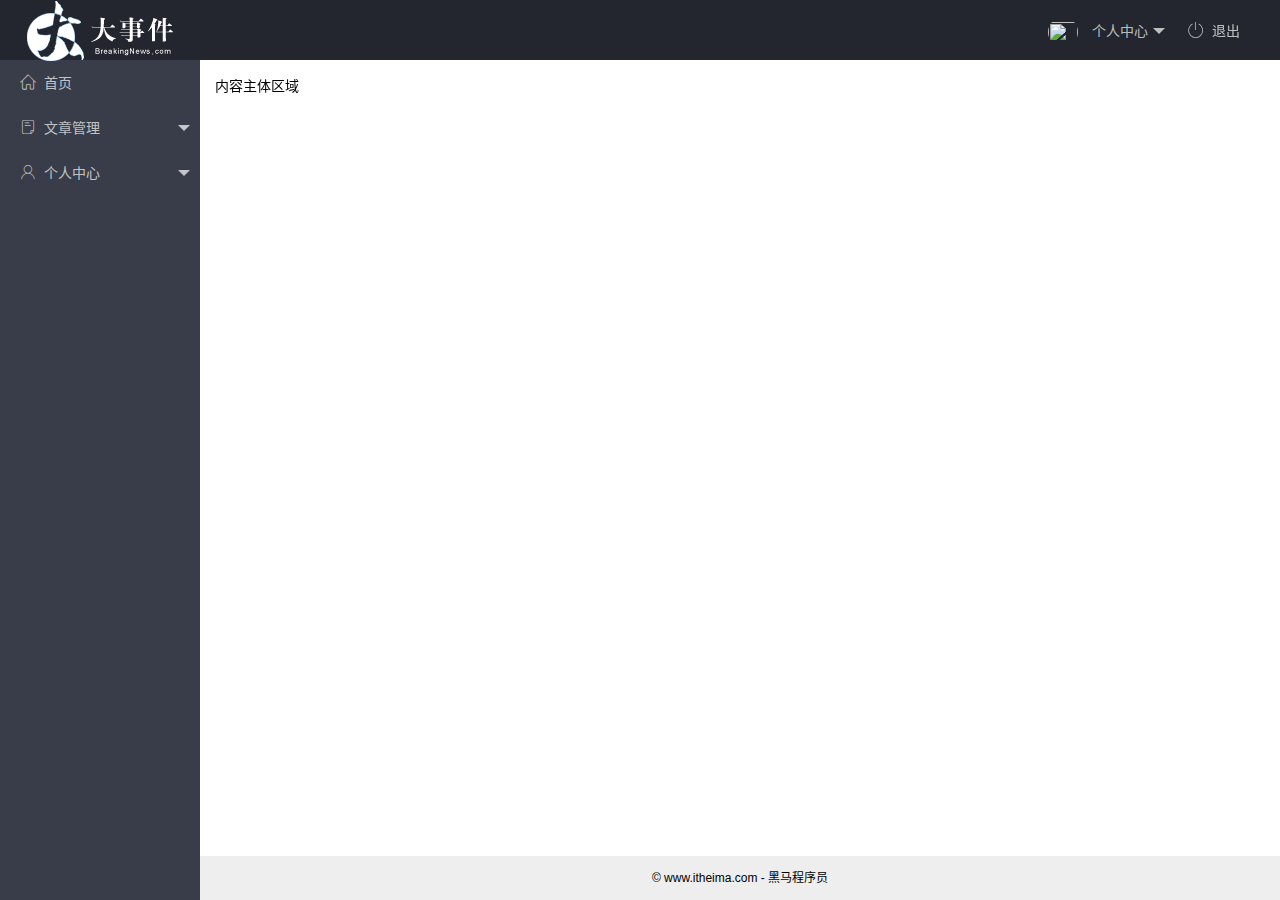
==== index.html @ 50a845d5 "第二次修改了login.html" ====
<!DOCTYPE html>
<html lang="zh-CN">
  <head>
    <meta charset="UTF-8" />
    <meta
      name="viewport"
      content="width=device-width, user-scalable=no, initial-scale=1.0, maximum-scale=1.0, minimum-scale=1.0"
    />
    <meta http-equiv="X-UA-Compatible" content="ie=edge" />
    <title>后台主页</title>
    <!-- 导入layui的样式 -->
    <link rel="stylesheet" href="./assets/lib/layui/css/layui.css" />
    <!-- 导入iconfont的样式 -->
    <link rel="stylesheet" href="./assets/fonts/iconfont.css" />
    <!-- 导入自己的样式 -->
    <link rel="stylesheet" href="./assets/css/index.css" />
  </head>

  <body class="layui-layout-body">
    <div class="layui-layout layui-layout-admin">
      <div class="layui-header">
        <div class="layui-logo">
          <img src="./assets/images/logo.png" alt="" />
        </div>
        <!-- 头部区域（可配合layui已有的水平导航） -->
        <ul class="layui-nav layui-layout-right">
          <li class="layui-nav-item">
            <a href="javascript:;">
              <img src="http://t.cn/RCzsdCq" class="layui-nav-img" />
              个人中心
            </a>
            <dl class="layui-nav-child">
              <dd><a href="">基本资料</a></dd>
              <dd><a href="">更换头像</a></dd>
              <dd><a href="">重置密码</a></dd>
            </dl>
          </li>
          <li class="layui-nav-item">
            <a href=""><span class="iconfont icon-tuichu"></span>退出</a>
          </li>
        </ul>
      </div>

      <div class="layui-side layui-bg-black">
        <div class="layui-side-scroll">
          <!-- 左侧导航区域（可配合layui已有的垂直导航） -->
          <ul class="layui-nav layui-nav-tree" lay-shrink="all">
            <li class="layui-nav-item">
              <a href=""><span class="iconfont icon-home"></span>首页</a>
            </li>
            <li class="layui-nav-item">
              <a class="" href="javascript:;"
                ><span class="iconfont icon-16"></span>文章管理</a
              >
              <dl class="layui-nav-child">
                <dd>
                  <a href="javascript:;"
                    ><i class="layui-icon layui-icon-app"></i> 文章类别</a
                  >
                </dd>
                <dd>
                  <a href="javascript:;"
                    ><i class="layui-icon layui-icon-app"></i>文章列表</a
                  >
                </dd>
                <dd>
                  <a href="javascript:;"
                    ><i class="layui-icon layui-icon-app"></i>发布文章</a
                  >
                </dd>
              </dl>
            </li>
            <li class="layui-nav-item">
              <a href="javascript:;"
                ><span class="iconfont icon-user"></span>个人中心</a
              >
              <dl class="layui-nav-child">
                <dd>
                  <a href="javascript:;"
                    ><i class="layui-icon layui-icon-app"></i>基本资料</a
                  >
                </dd>
                <dd>
                  <a href="javascript:;"
                    ><i class="layui-icon layui-icon-app"></i>更换头像</a
                  >
                </dd>
                <dd>
                  <a href="javascript:;"
                    ><i class="layui-icon layui-icon-app"></i>重置密码</a
                  >
                </dd>
              </dl>
            </li>
          </ul>
        </div>
      </div>

      <div class="layui-body">
        <!-- 内容主体区域 -->
        <div style="padding: 15px">内容主体区域</div>
      </div>

      <div class="layui-footer">
        <!-- 底部固定区域 -->
        © www.itheima.com - 黑马程序员
      </div>
    </div>
    <!-- 导入layui的js文件 -->
    <script src="./assets/lib/layui/layui.all.js"></script>
  </body>
</html>
---- assets/lib/layui/css/layui.css ----
/** layui-v2.5.5 MIT License By https://www.layui.com */
 .layui-inline,img{display:inline-block;vertical-align:middle}h1,h2,h3,h4,h5,h6{font-weight:400}.layui-edge,.layui-header,.layui-inline,.layui-main{position:relative}.layui-body,.layui-edge,.layui-elip{overflow:hidden}.layui-btn,.layui-edge,.layui-inline,img{vertical-align:middle}.layui-btn,.layui-disabled,.layui-icon,.layui-unselect{-moz-user-select:none;-webkit-user-select:none;-ms-user-select:none}.layui-elip,.layui-form-checkbox span,.layui-form-pane .layui-form-label{text-overflow:ellipsis;white-space:nowrap}.layui-breadcrumb,.layui-tree-btnGroup{visibility:hidden}blockquote,body,button,dd,div,dl,dt,form,h1,h2,h3,h4,h5,h6,input,li,ol,p,pre,td,textarea,th,ul{margin:0;padding:0;-webkit-tap-highlight-color:rgba(0,0,0,0)}a:active,a:hover{outline:0}img{border:none}li{list-style:none}table{border-collapse:collapse;border-spacing:0}h4,h5,h6{font-size:100%}button,input,optgroup,option,select,textarea{font-family:inherit;font-size:inherit;font-style:inherit;font-weight:inherit;outline:0}pre{white-space:pre-wrap;white-space:-moz-pre-wrap;white-space:-pre-wrap;white-space:-o-pre-wrap;word-wrap:break-word}body{line-height:24px;font:14px Helvetica Neue,Helvetica,PingFang SC,Tahoma,Arial,sans-serif}hr{height:1px;margin:10px 0;border:0;clear:both}a{color:#333;text-decoration:none}a:hover{color:#777}a cite{font-style:normal;*cursor:pointer}.layui-border-box,.layui-border-box *{box-sizing:border-box}.layui-box,.layui-box *{box-sizing:content-box}.layui-clear{clear:both;*zoom:1}.layui-clear:after{content:'\20';clear:both;*zoom:1;display:block;height:0}.layui-inline{*display:inline;*zoom:1}.layui-edge{display:inline-block;width:0;height:0;border-width:6px;border-style:dashed;border-color:transparent}.layui-edge-top{top:-4px;border-bottom-color:#999;border-bottom-style:solid}.layui-edge-right{border-left-color:#999;border-left-style:solid}.layui-edge-bottom{top:2px;border-top-color:#999;border-top-style:solid}.layui-edge-left{border-right-color:#999;border-right-style:solid}.layui-disabled,.layui-disabled:hover{color:#d2d2d2!important;cursor:not-allowed!important}.layui-circle{border-radius:100%}.layui-show{display:block!important}.layui-hide{display:none!important}@font-face{font-family:layui-icon;src:url(../font/iconfont.eot?v=250);src:url(../font/iconfont.eot?v=250#iefix) format('embedded-opentype'),url(../font/iconfont.woff2?v=250) format('woff2'),url(../font/iconfont.woff?v=250) format('woff'),url(../font/iconfont.ttf?v=250) format('truetype'),url(../font/iconfont.svg?v=250#layui-icon) format('svg')}.layui-icon{font-family:layui-icon!important;font-size:16px;font-style:normal;-webkit-font-smoothing:antialiased;-moz-osx-font-smoothing:grayscale}.layui-icon-reply-fill:before{content:"\e611"}.layui-icon-set-fill:before{content:"\e614"}.layui-icon-menu-fill:before{content:"\e60f"}.layui-icon-search:before{content:"\e615"}.layui-icon-share:before{content:"\e641"}.layui-icon-set-sm:before{content:"\e620"}.layui-icon-engine:before{content:"\e628"}.layui-icon-close:before{content:"\1006"}.layui-icon-close-fill:before{content:"\1007"}.layui-icon-chart-screen:before{content:"\e629"}.layui-icon-star:before{content:"\e600"}.layui-icon-circle-dot:before{content:"\e617"}.layui-icon-chat:before{content:"\e606"}.layui-icon-release:before{content:"\e609"}.layui-icon-list:before{content:"\e60a"}.layui-icon-chart:before{content:"\e62c"}.layui-icon-ok-circle:before{content:"\1005"}.layui-icon-layim-theme:before{content:"\e61b"}.layui-icon-table:before{content:"\e62d"}.layui-icon-right:before{content:"\e602"}.layui-icon-left:before{content:"\e603"}.layui-icon-cart-simple:before{content:"\e698"}.layui-icon-face-cry:before{content:"\e69c"}.layui-icon-face-smile:before{content:"\e6af"}.layui-icon-survey:before{content:"\e6b2"}.layui-icon-tree:before{content:"\e62e"}.layui-icon-upload-circle:before{content:"\e62f"}.layui-icon-add-circle:before{content:"\e61f"}.layui-icon-download-circle:before{content:"\e601"}.layui-icon-templeate-1:before{content:"\e630"}.layui-icon-util:before{content:"\e631"}.layui-icon-face-surprised:before{content:"\e664"}.layui-icon-edit:before{content:"\e642"}.layui-icon-speaker:before{content:"\e645"}.layui-icon-down:before{content:"\e61a"}.layui-icon-file:before{content:"\e621"}.layui-icon-layouts:before{content:"\e632"}.layui-icon-rate-half:before{content:"\e6c9"}.layui-icon-add-circle-fine:before{content:"\e608"}.layui-icon-prev-circle:before{content:"\e633"}.layui-icon-read:before{content:"\e705"}.layui-icon-404:before{content:"\e61c"}.layui-icon-carousel:before{content:"\e634"}.layui-icon-help:before{content:"\e607"}.layui-icon-code-circle:before{content:"\e635"}.layui-icon-water:before{content:"\e636"}.layui-icon-username:before{content:"\e66f"}.layui-icon-find-fill:before{content:"\e670"}.layui-icon-about:before{content:"\e60b"}.layui-icon-location:before{content:"\e715"}.layui-icon-up:before{content:"\e619"}.layui-icon-pause:before{content:"\e651"}.layui-icon-date:before{content:"\e637"}.layui-icon-layim-uploadfile:before{content:"\e61d"}.layui-icon-delete:before{content:"\e640"}.layui-icon-play:before{content:"\e652"}.layui-icon-top:before{content:"\e604"}.layui-icon-friends:before{content:"\e612"}.layui-icon-refresh-3:before{content:"\e9aa"}.layui-icon-ok:before{content:"\e605"}.layui-icon-layer:before{content:"\e638"}.layui-icon-face-smile-fine:before{content:"\e60c"}.layui-icon-dollar:before{content:"\e659"}.layui-icon-group:before{content:"\e613"}.layui-icon-layim-download:before{content:"\e61e"}.layui-icon-picture-fine:before{content:"\e60d"}.layui-icon-link:before{content:"\e64c"}.layui-icon-diamond:before{content:"\e735"}.layui-icon-log:before{content:"\e60e"}.layui-icon-rate-solid:before{content:"\e67a"}.layui-icon-fonts-del:before{content:"\e64f"}.layui-icon-unlink:before{content:"\e64d"}.layui-icon-fonts-clear:before{content:"\e639"}.layui-icon-triangle-r:before{content:"\e623"}.layui-icon-circle:before{content:"\e63f"}.layui-icon-radio:before{content:"\e643"}.layui-icon-align-center:before{content:"\e647"}.layui-icon-align-right:before{content:"\e648"}.layui-icon-align-left:before{content:"\e649"}.layui-icon-loading-1:before{content:"\e63e"}.layui-icon-return:before{content:"\e65c"}.layui-icon-fonts-strong:before{content:"\e62b"}.layui-icon-upload:before{content:"\e67c"}.layui-icon-dialogue:before{content:"\e63a"}.layui-icon-video:before{content:"\e6ed"}.layui-icon-headset:before{content:"\e6fc"}.layui-icon-cellphone-fine:before{content:"\e63b"}.layui-icon-add-1:before{content:"\e654"}.layui-icon-face-smile-b:before{content:"\e650"}.layui-icon-fonts-html:before{content:"\e64b"}.layui-icon-form:before{content:"\e63c"}.layui-icon-cart:before{content:"\e657"}.layui-icon-camera-fill:before{content:"\e65d"}.layui-icon-tabs:before{content:"\e62a"}.layui-icon-fonts-code:before{content:"\e64e"}.layui-icon-fire:before{content:"\e756"}.layui-icon-set:before{content:"\e716"}.layui-icon-fonts-u:before{content:"\e646"}.layui-icon-triangle-d:before{content:"\e625"}.layui-icon-tips:before{content:"\e702"}.layui-icon-picture:before{content:"\e64a"}.layui-icon-more-vertical:before{content:"\e671"}.layui-icon-flag:before{content:"\e66c"}.layui-icon-loading:before{content:"\e63d"}.layui-icon-fonts-i:before{content:"\e644"}.layui-icon-refresh-1:before{content:"\e666"}.layui-icon-rmb:before{content:"\e65e"}.layui-icon-home:before{content:"\e68e"}.layui-icon-user:before{content:"\e770"}.layui-icon-notice:before{content:"\e667"}.layui-icon-login-weibo:before{content:"\e675"}.layui-icon-voice:before{content:"\e688"}.layui-icon-upload-drag:before{content:"\e681"}.layui-icon-login-qq:before{content:"\e676"}.layui-icon-snowflake:before{content:"\e6b1"}.layui-icon-file-b:before{content:"\e655"}.layui-icon-template:before{content:"\e663"}.layui-icon-auz:before{content:"\e672"}.layui-icon-console:before{content:"\e665"}.layui-icon-app:before{content:"\e653"}.layui-icon-prev:before{content:"\e65a"}.layui-icon-website:before{content:"\e7ae"}.layui-icon-next:before{content:"\e65b"}.layui-icon-component:before{content:"\e857"}.layui-icon-more:before{content:"\e65f"}.layui-icon-login-wechat:before{content:"\e677"}.layui-icon-shrink-right:before{content:"\e668"}.layui-icon-spread-left:before{content:"\e66b"}.layui-icon-camera:before{content:"\e660"}.layui-icon-note:before{content:"\e66e"}.layui-icon-refresh:before{content:"\e669"}.layui-icon-female:before{content:"\e661"}.layui-icon-male:before{content:"\e662"}.layui-icon-password:before{content:"\e673"}.layui-icon-senior:before{content:"\e674"}.layui-icon-theme:before{content:"\e66a"}.layui-icon-tread:before{content:"\e6c5"}.layui-icon-praise:before{content:"\e6c6"}.layui-icon-star-fill:before{content:"\e658"}.layui-icon-rate:before{content:"\e67b"}.layui-icon-template-1:before{content:"\e656"}.layui-icon-vercode:before{content:"\e679"}.layui-icon-cellphone:before{content:"\e678"}.layui-icon-screen-full:before{content:"\e622"}.layui-icon-screen-restore:before{content:"\e758"}.layui-icon-cols:before{content:"\e610"}.layui-icon-export:before{content:"\e67d"}.layui-icon-print:before{content:"\e66d"}.layui-icon-slider:before{content:"\e714"}.layui-icon-addition:before{content:"\e624"}.layui-icon-subtraction:before{content:"\e67e"}.layui-icon-service:before{content:"\e626"}.layui-icon-transfer:before{content:"\e691"}.layui-main{width:1140px;margin:0 auto}.layui-header{z-index:1000;height:60px}.layui-header a:hover{transition:all .5s;-webkit-transition:all .5s}.layui-side{position:fixed;left:0;top:0;bottom:0;z-index:999;width:200px;overflow-x:hidden}.layui-side-scroll{position:relative;width:220px;height:100%;overflow-x:hidden}.layui-body{position:absolute;left:200px;right:0;top:0;bottom:0;z-index:998;width:auto;overflow-y:auto;box-sizing:border-box}.layui-layout-body{overflow:hidden}.layui-layout-admin .layui-header{background-color:#23262E}.layui-layout-admin .layui-side{top:60px;width:200px;overflow-x:hidden}.layui-layout-admin .layui-body{position:fixed;top:60px;bottom:44px}.layui-layout-admin .layui-main{width:auto;margin:0 15px}.layui-layout-admin .layui-footer{position:fixed;left:200px;right:0;bottom:0;height:44px;line-height:44px;padding:0 15px;background-color:#eee}.layui-layout-admin .layui-logo{position:absolute;left:0;top:0;width:200px;height:100%;line-height:60px;text-align:center;color:#009688;font-size:16px}.layui-layout-admin .layui-header .layui-nav{background:0 0}.layui-layout-left{position:absolute!important;left:200px;top:0}.layui-layout-right{position:absolute!important;right:0;top:0}.layui-container{position:relative;margin:0 auto;padding:0 15px;box-sizing:border-box}.layui-fluid{position:relative;margin:0 auto;padding:0 15px}.layui-row:after,.layui-row:before{content:'';display:block;clear:both}.layui-col-lg1,.layui-col-lg10,.layui-col-lg11,.layui-col-lg12,.layui-col-lg2,.layui-col-lg3,.layui-col-lg4,.layui-col-lg5,.layui-col-lg6,.layui-col-lg7,.layui-col-lg8,.layui-col-lg9,.layui-col-md1,.layui-col-md10,.layui-col-md11,.layui-col-md12,.layui-col-md2,.layui-col-md3,.layui-col-md4,.layui-col-md5,.layui-col-md6,.layui-col-md7,.layui-col-md8,.layui-col-md9,.layui-col-sm1,.layui-col-sm10,.layui-col-sm11,.layui-col-sm12,.layui-col-sm2,.layui-col-sm3,.layui-col-sm4,.layui-col-sm5,.layui-col-sm6,.layui-col-sm7,.layui-col-sm8,.layui-col-sm9,.layui-col-xs1,.layui-col-xs10,.layui-col-xs11,.layui-col-xs12,.layui-col-xs2,.layui-col-xs3,.layui-col-xs4,.layui-col-xs5,.layui-col-xs6,.layui-col-xs7,.layui-col-xs8,.layui-col-xs9{position:relative;display:block;box-sizing:border-box}.layui-col-xs1,.layui-col-xs10,.layui-col-xs11,.layui-col-xs12,.layui-col-xs2,.layui-col-xs3,.layui-col-xs4,.layui-col-xs5,.layui-col-xs6,.layui-col-xs7,.layui-col-xs8,.layui-col-xs9{float:left}.layui-col-xs1{width:8.33333333%}.layui-col-xs2{width:16.66666667%}.layui-col-xs3{width:25%}.layui-col-xs4{width:33.33333333%}.layui-col-xs5{width:41.66666667%}.layui-col-xs6{width:50%}.layui-col-xs7{width:58.33333333%}.layui-col-xs8{width:66.66666667%}.layui-col-xs9{width:75%}.layui-col-xs10{width:83.33333333%}.layui-col-xs11{width:91.66666667%}.layui-col-xs12{width:100%}.layui-col-xs-offset1{margin-left:8.33333333%}.layui-col-xs-offset2{margin-left:16.66666667%}.layui-col-xs-offset3{margin-left:25%}.layui-col-xs-offset4{margin-left:33.33333333%}.layui-col-xs-offset5{margin-left:41.66666667%}.layui-col-xs-offset6{margin-left:50%}.layui-col-xs-offset7{margin-left:58.33333333%}.layui-col-xs-offset8{margin-left:66.66666667%}.layui-col-xs-offset9{margin-left:75%}.layui-col-xs-offset10{margin-left:83.33333333%}.layui-col-xs-offset11{margin-left:91.66666667%}.layui-col-xs-offset12{margin-left:100%}@media screen and (max-width:768px){.layui-hide-xs{display:none!important}.layui-show-xs-block{display:block!important}.layui-show-xs-inline{display:inline!important}.layui-show-xs-inline-block{display:inline-block!important}}@media screen and (min-width:768px){.layui-container{width:750px}.layui-hide-sm{display:none!important}.layui-show-sm-block{display:block!important}.layui-show-sm-inline{display:inline!important}.layui-show-sm-inline-block{display:inline-block!important}.layui-col-sm1,.layui-col-sm10,.layui-col-sm11,.layui-col-sm12,.layui-col-sm2,.layui-col-sm3,.layui-col-sm4,.layui-col-sm5,.layui-col-sm6,.layui-col-sm7,.layui-col-sm8,.layui-col-sm9{float:left}.layui-col-sm1{width:8.33333333%}.layui-col-sm2{width:16.66666667%}.layui-col-sm3{width:25%}.layui-col-sm4{width:33.33333333%}.layui-col-sm5{width:41.66666667%}.layui-col-sm6{width:50%}.layui-col-sm7{width:58.33333333%}.layui-col-sm8{width:66.66666667%}.layui-col-sm9{width:75%}.layui-col-sm10{width:83.33333333%}.layui-col-sm11{width:91.66666667%}.layui-col-sm12{width:100%}.layui-col-sm-offset1{margin-left:8.33333333%}.layui-col-sm-offset2{margin-left:16.66666667%}.layui-col-sm-offset3{margin-left:25%}.layui-col-sm-offset4{margin-left:33.33333333%}.layui-col-sm-offset5{margin-left:41.66666667%}.layui-col-sm-offset6{margin-left:50%}.layui-col-sm-offset7{margin-left:58.33333333%}.layui-col-sm-offset8{margin-left:66.66666667%}.layui-col-sm-offset9{margin-left:75%}.layui-col-sm-offset10{margin-left:83.33333333%}.layui-col-sm-offset11{margin-left:91.66666667%}.layui-col-sm-offset12{margin-left:100%}}@media screen and (min-width:992px){.layui-container{width:970px}.layui-hide-md{display:none!important}.layui-show-md-block{display:block!important}.layui-show-md-inline{display:inline!important}.layui-show-md-inline-block{display:inline-block!important}.layui-col-md1,.layui-col-md10,.layui-col-md11,.layui-col-md12,.layui-col-md2,.layui-col-md3,.layui-col-md4,.layui-col-md5,.layui-col-md6,.layui-col-md7,.layui-col-md8,.layui-col-md9{float:left}.layui-col-md1{width:8.33333333%}.layui-col-md2{width:16.66666667%}.layui-col-md3{width:25%}.layui-col-md4{width:33.33333333%}.layui-col-md5{width:41.66666667%}.layui-col-md6{width:50%}.layui-col-md7{width:58.33333333%}.layui-col-md8{width:66.66666667%}.layui-col-md9{width:75%}.layui-col-md10{width:83.33333333%}.layui-col-md11{width:91.66666667%}.layui-col-md12{width:100%}.layui-col-md-offset1{margin-left:8.33333333%}.layui-col-md-offset2{margin-left:16.66666667%}.layui-col-md-offset3{margin-left:25%}.layui-col-md-offset4{margin-left:33.33333333%}.layui-col-md-offset5{margin-left:41.66666667%}.layui-col-md-offset6{margin-left:50%}.layui-col-md-offset7{margin-left:58.33333333%}.layui-col-md-offset8{margin-left:66.66666667%}.layui-col-md-offset9{margin-left:75%}.layui-col-md-offset10{margin-left:83.33333333%}.layui-col-md-offset11{margin-left:91.66666667%}.layui-col-md-offset12{margin-left:100%}}@media screen and (min-width:1200px){.layui-container{width:1170px}.layui-hide-lg{display:none!important}.layui-show-lg-block{display:block!important}.layui-show-lg-inline{display:inline!important}.layui-show-lg-inline-block{display:inline-block!important}.layui-col-lg1,.layui-col-lg10,.layui-col-lg11,.layui-col-lg12,.layui-col-lg2,.layui-col-lg3,.layui-col-lg4,.layui-col-lg5,.layui-col-lg6,.layui-col-lg7,.layui-col-lg8,.layui-col-lg9{float:left}.layui-col-lg1{width:8.33333333%}.layui-col-lg2{width:16.66666667%}.layui-col-lg3{width:25%}.layui-col-lg4{width:33.33333333%}.layui-col-lg5{width:41.66666667%}.layui-col-lg6{width:50%}.layui-col-lg7{width:58.33333333%}.layui-col-lg8{width:66.66666667%}.layui-col-lg9{width:75%}.layui-col-lg10{width:83.33333333%}.layui-col-lg11{width:91.66666667%}.layui-col-lg12{width:100%}.layui-col-lg-offset1{margin-left:8.33333333%}.layui-col-lg-offset2{margin-left:16.66666667%}.layui-col-lg-offset3{margin-left:25%}.layui-col-lg-offset4{margin-left:33.33333333%}.layui-col-lg-offset5{margin-left:41.66666667%}.layui-col-lg-offset6{margin-left:50%}.layui-col-lg-offset7{margin-left:58.33333333%}.layui-col-lg-offset8{margin-left:66.66666667%}.layui-col-lg-offset9{margin-left:75%}.layui-col-lg-offset10{margin-left:83.33333333%}.layui-col-lg-offset11{margin-left:91.66666667%}.layui-col-lg-offset12{margin-left:100%}}.layui-col-space1{margin:-.5px}.layui-col-space1>*{padding:.5px}.layui-col-space3{margin:-1.5px}.layui-col-space3>*{padding:1.5px}.layui-col-space5{margin:-2.5px}.layui-col-space5>*{padding:2.5px}.layui-col-space8{margin:-3.5px}.layui-col-space8>*{padding:3.5px}.layui-col-space10{margin:-5px}.layui-col-space10>*{padding:5px}.layui-col-space12{margin:-6px}.layui-col-space12>*{padding:6px}.layui-col-space15{margin:-7.5px}.layui-col-space15>*{padding:7.5px}.layui-col-space18{margin:-9px}.layui-col-space18>*{padding:9px}.layui-col-space20{margin:-10px}.layui-col-space20>*{padding:10px}.layui-col-space22{margin:-11px}.layui-col-space22>*{padding:11px}.layui-col-space25{margin:-12.5px}.layui-col-space25>*{padding:12.5px}.layui-col-space30{margin:-15px}.layui-col-space30>*{padding:15px}.layui-btn,.layui-input,.layui-select,.layui-textarea,.layui-upload-button{outline:0;-webkit-appearance:none;transition:all .3s;-webkit-transition:all .3s;box-sizing:border-box}.layui-elem-quote{margin-bottom:10px;padding:15px;line-height:22px;border-left:5px solid #009688;border-radius:0 2px 2px 0;background-color:#f2f2f2}.layui-quote-nm{border-style:solid;border-width:1px 1px 1px 5px;background:0 0}.layui-elem-field{margin-bottom:10px;padding:0;border-width:1px;border-style:solid}.layui-elem-field legend{margin-left:20px;padding:0 10px;font-size:20px;font-weight:300}.layui-field-title{margin:10px 0 20px;border-width:1px 0 0}.layui-field-box{padding:10px 15px}.layui-field-title .layui-field-box{padding:10px 0}.layui-progress{position:relative;height:6px;border-radius:20px;background-color:#e2e2e2}.layui-progress-bar{position:absolute;left:0;top:0;width:0;max-width:100%;height:6px;border-radius:20px;text-align:right;background-color:#5FB878;transition:all .3s;-webkit-transition:all .3s}.layui-progress-big,.layui-progress-big .layui-progress-bar{height:18px;line-height:18px}.layui-progress-text{position:relative;top:-20px;line-height:18px;font-size:12px;color:#666}.layui-progress-big .layui-progress-text{position:static;padding:0 10px;color:#fff}.layui-collapse{border-width:1px;border-style:solid;border-radius:2px}.layui-colla-content,.layui-colla-item{border-top-width:1px;border-top-style:solid}.layui-colla-item:first-child{border-top:none}.layui-colla-title{position:relative;height:42px;line-height:42px;padding:0 15px 0 35px;color:#333;background-color:#f2f2f2;cursor:pointer;font-size:14px;overflow:hidden}.layui-colla-content{display:none;padding:10px 15px;line-height:22px;color:#666}.layui-colla-icon{position:absolute;left:15px;top:0;font-size:14px}.layui-card{margin-bottom:15px;border-radius:2px;background-color:#fff;box-shadow:0 1px 2px 0 rgba(0,0,0,.05)}.layui-card:last-child{margin-bottom:0}.layui-card-header{position:relative;height:42px;line-height:42px;padding:0 15px;border-bottom:1px solid #f6f6f6;color:#333;border-radius:2px 2px 0 0;font-size:14px}.layui-bg-black,.layui-bg-blue,.layui-bg-cyan,.layui-bg-green,.layui-bg-orange,.layui-bg-red{color:#fff!important}.layui-card-body{position:relative;padding:10px 15px;line-height:24px}.layui-card-body[pad15]{padding:15px}.layui-card-body[pad20]{padding:20px}.layui-card-body .layui-table{margin:5px 0}.layui-card .layui-tab{margin:0}.layui-panel-window{position:relative;padding:15px;border-radius:0;border-top:5px solid #E6E6E6;background-color:#fff}.layui-auxiliar-moving{position:fixed;left:0;right:0;top:0;bottom:0;width:100%;height:100%;background:0 0;z-index:9999999999}.layui-form-label,.layui-form-mid,.layui-form-select,.layui-input-block,.layui-input-inline,.layui-textarea{position:relative}.layui-bg-red{background-color:#FF5722!important}.layui-bg-orange{background-color:#FFB800!important}.layui-bg-green{background-color:#009688!important}.layui-bg-cyan{background-color:#2F4056!important}.layui-bg-blue{background-color:#1E9FFF!important}.layui-bg-black{background-color:#393D49!important}.layui-bg-gray{background-color:#eee!important;color:#666!important}.layui-badge-rim,.layui-colla-content,.layui-colla-item,.layui-collapse,.layui-elem-field,.layui-form-pane .layui-form-item[pane],.layui-form-pane .layui-form-label,.layui-input,.layui-layedit,.layui-layedit-tool,.layui-quote-nm,.layui-select,.layui-tab-bar,.layui-tab-card,.layui-tab-title,.layui-tab-title .layui-this:after,.layui-textarea{border-color:#e6e6e6}.layui-timeline-item:before,hr{background-color:#e6e6e6}.layui-text{line-height:22px;font-size:14px;color:#666}.layui-text h1,.layui-text h2,.layui-text h3{font-weight:500;color:#333}.layui-text h1{font-size:30px}.layui-text h2{font-size:24px}.layui-text h3{font-size:18px}.layui-text a:not(.layui-btn){color:#01AAED}.layui-text a:not(.layui-btn):hover{text-decoration:underline}.layui-text ul{padding:5px 0 5px 15px}.layui-text ul li{margin-top:5px;list-style-type:disc}.layui-text em,.layui-word-aux{color:#999!important;padding:0 5px!important}.layui-btn{display:inline-block;height:38px;line-height:38px;padding:0 18px;background-color:#009688;color:#fff;white-space:nowrap;text-align:center;font-size:14px;border:none;border-radius:2px;cursor:pointer}.layui-btn:hover{opacity:.8;filter:alpha(opacity=80);color:#fff}.layui-btn:active{opacity:1;filter:alpha(opacity=100)}.layui-btn+.layui-btn{margin-left:10px}.layui-btn-container{font-size:0}.layui-btn-container .layui-btn{margin-right:10px;margin-bottom:10px}.layui-btn-container .layui-btn+.layui-btn{margin-left:0}.layui-table .layui-btn-container .layui-btn{margin-bottom:9px}.layui-btn-radius{border-radius:100px}.layui-btn .layui-icon{margin-right:3px;font-size:18px;vertical-align:bottom;vertical-align:middle\9}.layui-btn-primary{border:1px solid #C9C9C9;background-color:#fff;color:#555}.layui-btn-primary:hover{border-color:#009688;color:#333}.layui-btn-normal{background-color:#1E9FFF}.layui-btn-warm{background-color:#FFB800}.layui-btn-danger{background-color:#FF5722}.layui-btn-checked{background-color:#5FB878}.layui-btn-disabled,.layui-btn-disabled:active,.layui-btn-disabled:hover{border:1px solid #e6e6e6;background-color:#FBFBFB;color:#C9C9C9;cursor:not-allowed;opacity:1}.layui-btn-lg{height:44px;line-height:44px;padding:0 25px;font-size:16px}.layui-btn-sm{height:30px;line-height:30px;padding:0 10px;font-size:12px}.layui-btn-sm i{font-size:16px!important}.layui-btn-xs{height:22px;line-height:22px;padding:0 5px;font-size:12px}.layui-btn-xs i{font-size:14px!important}.layui-btn-group{display:inline-block;vertical-align:middle;font-size:0}.layui-btn-group .layui-btn{margin-left:0!important;margin-right:0!important;border-left:1px solid rgba(255,255,255,.5);border-radius:0}.layui-btn-group .layui-btn-primary{border-left:none}.layui-btn-group .layui-btn-primary:hover{border-color:#C9C9C9;color:#009688}.layui-btn-group .layui-btn:first-child{border-left:none;border-radius:2px 0 0 2px}.layui-btn-group .layui-btn-primary:first-child{border-left:1px solid #c9c9c9}.layui-btn-group .layui-btn:last-child{border-radius:0 2px 2px 0}.layui-btn-group .layui-btn+.layui-btn{margin-left:0}.layui-btn-group+.layui-btn-group{margin-left:10px}.layui-btn-fluid{width:100%}.layui-input,.layui-select,.layui-textarea{height:38px;line-height:1.3;line-height:38px\9;border-width:1px;border-style:solid;background-color:#fff;border-radius:2px}.layui-input::-webkit-input-placeholder,.layui-select::-webkit-input-placeholder,.layui-textarea::-webkit-input-placeholder{line-height:1.3}.layui-input,.layui-textarea{display:block;width:100%;padding-left:10px}.layui-input:hover,.layui-textarea:hover{border-color:#D2D2D2!important}.layui-input:focus,.layui-textarea:focus{border-color:#C9C9C9!important}.layui-textarea{min-height:100px;height:auto;line-height:20px;padding:6px 10px;resize:vertical}.layui-select{padding:0 10px}.layui-form input[type=checkbox],.layui-form input[type=radio],.layui-form select{display:none}.layui-form [lay-ignore]{display:initial}.layui-form-item{margin-bottom:15px;clear:both;*zoom:1}.layui-form-item:after{content:'\20';clear:both;*zoom:1;display:block;height:0}.layui-form-label{float:left;display:block;padding:9px 15px;width:80px;font-weight:400;line-height:20px;text-align:right}.layui-form-label-col{display:block;float:none;padding:9px 0;line-height:20px;text-align:left}.layui-form-item .layui-inline{margin-bottom:5px;margin-right:10px}.layui-input-block{margin-left:110px;min-height:36px}.layui-input-inline{display:inline-block;vertical-align:middle}.layui-form-item .layui-input-inline{float:left;width:190px;margin-right:10px}.layui-form-text .layui-input-inline{width:auto}.layui-form-mid{float:left;display:block;padding:9px 0!important;line-height:20px;margin-right:10px}.layui-form-danger+.layui-form-select .layui-input,.layui-form-danger:focus{border-color:#FF5722!important}.layui-form-select .layui-input{padding-right:30px;cursor:pointer}.layui-form-select .layui-edge{position:absolute;right:10px;top:50%;margin-top:-3px;cursor:pointer;border-width:6px;border-top-color:#c2c2c2;border-top-style:solid;transition:all .3s;-webkit-transition:all .3s}.layui-form-select dl{display:none;position:absolute;left:0;top:42px;padding:5px 0;z-index:899;min-width:100%;border:1px solid #d2d2d2;max-height:300px;overflow-y:auto;background-color:#fff;border-radius:2px;box-shadow:0 2px 4px rgba(0,0,0,.12);box-sizing:border-box}.layui-form-select dl dd,.layui-form-select dl dt{padding:0 10px;line-height:36px;white-space:nowrap;overflow:hidden;text-overflow:ellipsis}.layui-form-select dl dt{font-size:12px;color:#999}.layui-form-select dl dd{cursor:pointer}.layui-form-select dl dd:hover{background-color:#f2f2f2;-webkit-transition:.5s all;transition:.5s all}.layui-form-select .layui-select-group dd{padding-left:20px}.layui-form-select dl dd.layui-select-tips{padding-left:10px!important;color:#999}.layui-form-select dl dd.layui-this{background-color:#5FB878;color:#fff}.layui-form-checkbox,.layui-form-select dl dd.layui-disabled{background-color:#fff}.layui-form-selected dl{display:block}.layui-form-checkbox,.layui-form-checkbox *,.layui-form-switch{display:inline-block;vertical-align:middle}.layui-form-selected .layui-edge{margin-top:-9px;-webkit-transform:rotate(180deg);transform:rotate(180deg);margin-top:-3px\9}:root .layui-form-selected .layui-edge{margin-top:-9px\0/IE9}.layui-form-selectup dl{top:auto;bottom:42px}.layui-select-none{margin:5px 0;text-align:center;color:#999}.layui-select-disabled .layui-disabled{border-color:#eee!important}.layui-select-disabled .layui-edge{border-top-color:#d2d2d2}.layui-form-checkbox{position:relative;height:30px;line-height:30px;margin-right:10px;padding-right:30px;cursor:pointer;font-size:0;-webkit-transition:.1s linear;transition:.1s linear;box-sizing:border-box}.layui-form-checkbox span{padding:0 10px;height:100%;font-size:14px;border-radius:2px 0 0 2px;background-color:#d2d2d2;color:#fff;overflow:hidden}.layui-form-checkbox:hover span{background-color:#c2c2c2}.layui-form-checkbox i{position:absolute;right:0;top:0;width:30px;height:28px;border:1px solid #d2d2d2;border-left:none;border-radius:0 2px 2px 0;color:#fff;font-size:20px;text-align:center}.layui-form-checkbox:hover i{border-color:#c2c2c2;color:#c2c2c2}.layui-form-checked,.layui-form-checked:hover{border-color:#5FB878}.layui-form-checked span,.layui-form-checked:hover span{background-color:#5FB878}.layui-form-checked i,.layui-form-checked:hover i{color:#5FB878}.layui-form-item .layui-form-checkbox{margin-top:4px}.layui-form-checkbox[lay-skin=primary]{height:auto!important;line-height:normal!important;min-width:18px;min-height:18px;border:none!important;margin-right:0;padding-left:28px;padding-right:0;background:0 0}.layui-form-checkbox[lay-skin=primary] span{padding-left:0;padding-right:15px;line-height:18px;background:0 0;color:#666}.layui-form-checkbox[lay-skin=primary] i{right:auto;left:0;width:16px;height:16px;line-height:16px;border:1px solid #d2d2d2;font-size:12px;border-radius:2px;background-color:#fff;-webkit-transition:.1s linear;transition:.1s linear}.layui-form-checkbox[lay-skin=primary]:hover i{border-color:#5FB878;color:#fff}.layui-form-checked[lay-skin=primary] i{border-color:#5FB878!important;background-color:#5FB878;color:#fff}.layui-checkbox-disbaled[lay-skin=primary] span{background:0 0!important;color:#c2c2c2}.layui-checkbox-disbaled[lay-skin=primary]:hover i{border-color:#d2d2d2}.layui-form-item .layui-form-checkbox[lay-skin=primary]{margin-top:10px}.layui-form-switch{position:relative;height:22px;line-height:22px;min-width:35px;padding:0 5px;margin-top:8px;border:1px solid #d2d2d2;border-radius:20px;cursor:pointer;background-color:#fff;-webkit-transition:.1s linear;transition:.1s linear}.layui-form-switch i{position:absolute;left:5px;top:3px;width:16px;height:16px;border-radius:20px;background-color:#d2d2d2;-webkit-transition:.1s linear;transition:.1s linear}.layui-form-switch em{position:relative;top:0;width:25px;margin-left:21px;padding:0!important;text-align:center!important;color:#999!important;font-style:normal!important;font-size:12px}.layui-form-onswitch{border-color:#5FB878;background-color:#5FB878}.layui-checkbox-disbaled,.layui-checkbox-disbaled i{border-color:#e2e2e2!important}.layui-form-onswitch i{left:100%;margin-left:-21px;background-color:#fff}.layui-form-onswitch em{margin-left:5px;margin-right:21px;color:#fff!important}.layui-checkbox-disbaled span{background-color:#e2e2e2!important}.layui-checkbox-disbaled:hover i{color:#fff!important}[lay-radio]{display:none}.layui-form-radio,.layui-form-radio *{display:inline-block;vertical-align:middle}.layui-form-radio{line-height:28px;margin:6px 10px 0 0;padding-right:10px;cursor:pointer;font-size:0}.layui-form-radio *{font-size:14px}.layui-form-radio>i{margin-right:8px;font-size:22px;color:#c2c2c2}.layui-form-radio>i:hover,.layui-form-radioed>i{color:#5FB878}.layui-radio-disbaled>i{color:#e2e2e2!important}.layui-form-pane .layui-form-label{width:110px;padding:8px 15px;height:38px;line-height:20px;border-width:1px;border-style:solid;border-radius:2px 0 0 2px;text-align:center;background-color:#FBFBFB;overflow:hidden;box-sizing:border-box}.layui-form-pane .layui-input-inline{margin-left:-1px}.layui-form-pane .layui-input-block{margin-left:110px;left:-1px}.layui-form-pane .layui-input{border-radius:0 2px 2px 0}.layui-form-pane .layui-form-text .layui-form-label{float:none;width:100%;border-radius:2px;box-sizing:border-box;text-align:left}.layui-form-pane .layui-form-text .layui-input-inline{display:block;margin:0;top:-1px;clear:both}.layui-form-pane .layui-form-text .layui-input-block{margin:0;left:0;top:-1px}.layui-form-pane .layui-form-text .layui-textarea{min-height:100px;border-radius:0 0 2px 2px}.layui-form-pane .layui-form-checkbox{margin:4px 0 4px 10px}.layui-form-pane .layui-form-radio,.layui-form-pane .layui-form-switch{margin-top:6px;margin-left:10px}.layui-form-pane .layui-form-item[pane]{position:relative;border-width:1px;border-style:solid}.layui-form-pane .layui-form-item[pane] .layui-form-label{position:absolute;left:0;top:0;height:100%;border-width:0 1px 0 0}.layui-form-pane .layui-form-item[pane] .layui-input-inline{margin-left:110px}@media screen and (max-width:450px){.layui-form-item .layui-form-label{text-overflow:ellipsis;overflow:hidden;white-space:nowrap}.layui-form-item .layui-inline{display:block;margin-right:0;margin-bottom:20px;clear:both}.layui-form-item .layui-inline:after{content:'\20';clear:both;display:block;height:0}.layui-form-item .layui-input-inline{display:block;float:none;left:-3px;width:auto;margin:0 0 10px 112px}.layui-form-item .layui-input-inline+.layui-form-mid{margin-left:110px;top:-5px;padding:0}.layui-form-item .layui-form-checkbox{margin-right:5px;margin-bottom:5px}}.layui-layedit{border-width:1px;border-style:solid;border-radius:2px}.layui-layedit-tool{padding:3px 5px;border-bottom-width:1px;border-bottom-style:solid;font-size:0}.layedit-tool-fixed{position:fixed;top:0;border-top:1px solid #e2e2e2}.layui-layedit-tool .layedit-tool-mid,.layui-layedit-tool .layui-icon{display:inline-block;vertical-align:middle;text-align:center;font-size:14px}.layui-layedit-tool .layui-icon{position:relative;width:32px;height:30px;line-height:30px;margin:3px 5px;color:#777;cursor:pointer;border-radius:2px}.layui-layedit-tool .layui-icon:hover{color:#393D49}.layui-layedit-tool .layui-icon:active{color:#000}.layui-layedit-tool .layedit-tool-active{background-color:#e2e2e2;color:#000}.layui-layedit-tool .layui-disabled,.layui-layedit-tool .layui-disabled:hover{color:#d2d2d2;cursor:not-allowed}.layui-layedit-tool .layedit-tool-mid{width:1px;height:18px;margin:0 10px;background-color:#d2d2d2}.layedit-tool-html{width:50px!important;font-size:30px!important}.layedit-tool-b,.layedit-tool-code,.layedit-tool-help{font-size:16px!important}.layedit-tool-d,.layedit-tool-face,.layedit-tool-image,.layedit-tool-unlink{font-size:18px!important}.layedit-tool-image input{position:absolute;font-size:0;left:0;top:0;width:100%;height:100%;opacity:.01;filter:Alpha(opacity=1);cursor:pointer}.layui-layedit-iframe iframe{display:block;width:100%}#LAY_layedit_code{overflow:hidden}.layui-laypage{display:inline-block;*display:inline;*zoom:1;vertical-align:middle;margin:10px 0;font-size:0}.layui-laypage>a:first-child,.layui-laypage>a:first-child em{border-radius:2px 0 0 2px}.layui-laypage>a:last-child,.layui-laypage>a:last-child em{border-radius:0 2px 2px 0}.layui-laypage>:first-child{margin-left:0!important}.layui-laypage>:last-child{margin-right:0!important}.layui-laypage a,.layui-laypage button,.layui-laypage input,.layui-laypage select,.layui-laypage span{border:1px solid #e2e2e2}.layui-laypage a,.layui-laypage span{display:inline-block;*display:inline;*zoom:1;vertical-align:middle;padding:0 15px;height:28px;line-height:28px;margin:0 -1px 5px 0;background-color:#fff;color:#333;font-size:12px}.layui-flow-more a *,.layui-laypage input,.layui-table-view select[lay-ignore]{display:inline-block}.layui-laypage a:hover{color:#009688}.layui-laypage em{font-style:normal}.layui-laypage .layui-laypage-spr{color:#999;font-weight:700}.layui-laypage a{text-decoration:none}.layui-laypage .layui-laypage-curr{position:relative}.layui-laypage .layui-laypage-curr em{position:relative;color:#fff}.layui-laypage .layui-laypage-curr .layui-laypage-em{position:absolute;left:-1px;top:-1px;padding:1px;width:100%;height:100%;background-color:#009688}.layui-laypage-em{border-radius:2px}.layui-laypage-next em,.layui-laypage-prev em{font-family:Sim sun;font-size:16px}.layui-laypage .layui-laypage-count,.layui-laypage .layui-laypage-limits,.layui-laypage .layui-laypage-refresh,.layui-laypage .layui-laypage-skip{margin-left:10px;margin-right:10px;padding:0;border:none}.layui-laypage .layui-laypage-limits,.layui-laypage .layui-laypage-refresh{vertical-align:top}.layui-laypage .layui-laypage-refresh i{font-size:18px;cursor:pointer}.layui-laypage select{height:22px;padding:3px;border-radius:2px;cursor:pointer}.layui-laypage .layui-laypage-skip{height:30px;line-height:30px;color:#999}.layui-laypage button,.layui-laypage input{height:30px;line-height:30px;border-radius:2px;vertical-align:top;background-color:#fff;box-sizing:border-box}.layui-laypage input{width:40px;margin:0 10px;padding:0 3px;text-align:center}.layui-laypage input:focus,.layui-laypage select:focus{border-color:#009688!important}.layui-laypage button{margin-left:10px;padding:0 10px;cursor:pointer}.layui-table,.layui-table-view{margin:10px 0}.layui-flow-more{margin:10px 0;text-align:center;color:#999;font-size:14px}.layui-flow-more a{height:32px;line-height:32px}.layui-flow-more a *{vertical-align:top}.layui-flow-more a cite{padding:0 20px;border-radius:3px;background-color:#eee;color:#333;font-style:normal}.layui-flow-more a cite:hover{opacity:.8}.layui-flow-more a i{font-size:30px;color:#737383}.layui-table{width:100%;background-color:#fff;color:#666}.layui-table tr{transition:all .3s;-webkit-transition:all .3s}.layui-table th{text-align:left;font-weight:400}.layui-table tbody tr:hover,.layui-table thead tr,.layui-table-click,.layui-table-header,.layui-table-hover,.layui-table-mend,.layui-table-patch,.layui-table-tool,.layui-table-total,.layui-table-total tr,.layui-table[lay-even] tr:nth-child(even){background-color:#f2f2f2}.layui-table td,.layui-table th,.layui-table-col-set,.layui-table-fixed-r,.layui-table-grid-down,.layui-table-header,.layui-table-page,.layui-table-tips-main,.layui-table-tool,.layui-table-total,.layui-table-view,.layui-table[lay-skin=line],.layui-table[lay-skin=row]{border-width:1px;border-style:solid;border-color:#e6e6e6}.layui-table td,.layui-table th{position:relative;padding:9px 15px;min-height:20px;line-height:20px;font-size:14px}.layui-table[lay-skin=line] td,.layui-table[lay-skin=line] th{border-width:0 0 1px}.layui-table[lay-skin=row] td,.layui-table[lay-skin=row] th{border-width:0 1px 0 0}.layui-table[lay-skin=nob] td,.layui-table[lay-skin=nob] th{border:none}.layui-table img{max-width:100px}.layui-table[lay-size=lg] td,.layui-table[lay-size=lg] th{padding:15px 30px}.layui-table-view .layui-table[lay-size=lg] .layui-table-cell{height:40px;line-height:40px}.layui-table[lay-size=sm] td,.layui-table[lay-size=sm] th{font-size:12px;padding:5px 10px}.layui-table-view .layui-table[lay-size=sm] .layui-table-cell{height:20px;line-height:20px}.layui-table[lay-data]{display:none}.layui-table-box{position:relative;overflow:hidden}.layui-table-view .layui-table{position:relative;width:auto;margin:0}.layui-table-view .layui-table[lay-skin=line]{border-width:0 1px 0 0}.layui-table-view .layui-table[lay-skin=row]{border-width:0 0 1px}.layui-table-view .layui-table td,.layui-table-view .layui-table th{padding:5px 0;border-top:none;border-left:none}.layui-table-view .layui-table th.layui-unselect .layui-table-cell span{cursor:pointer}.layui-table-view .layui-table td{cursor:default}.layui-table-view .layui-table td[data-edit=text]{cursor:text}.layui-table-view .layui-form-checkbox[lay-skin=primary] i{width:18px;height:18px}.layui-table-view .layui-form-radio{line-height:0;padding:0}.layui-table-view .layui-form-radio>i{margin:0;font-size:20px}.layui-table-init{position:absolute;left:0;top:0;width:100%;height:100%;text-align:center;z-index:110}.layui-table-init .layui-icon{position:absolute;left:50%;top:50%;margin:-15px 0 0 -15px;font-size:30px;color:#c2c2c2}.layui-table-header{border-width:0 0 1px;overflow:hidden}.layui-table-header .layui-table{margin-bottom:-1px}.layui-table-tool .layui-inline[lay-event]{position:relative;width:26px;height:26px;padding:5px;line-height:16px;margin-right:10px;text-align:center;color:#333;border:1px solid #ccc;cursor:pointer;-webkit-transition:.5s all;transition:.5s all}.layui-table-tool .layui-inline[lay-event]:hover{border:1px solid #999}.layui-table-tool-temp{padding-right:120px}.layui-table-tool-self{position:absolute;right:17px;top:10px}.layui-table-tool .layui-table-tool-self .layui-inline[lay-event]{margin:0 0 0 10px}.layui-table-tool-panel{position:absolute;top:29px;left:-1px;padding:5px 0;min-width:150px;min-height:40px;border:1px solid #d2d2d2;text-align:left;overflow-y:auto;background-color:#fff;box-shadow:0 2px 4px rgba(0,0,0,.12)}.layui-table-cell,.layui-table-tool-panel li{overflow:hidden;text-overflow:ellipsis;white-space:nowrap}.layui-table-tool-panel li{padding:0 10px;line-height:30px;-webkit-transition:.5s all;transition:.5s all}.layui-table-tool-panel li .layui-form-checkbox[lay-skin=primary]{width:100%;padding-left:28px}.layui-table-tool-panel li:hover{background-color:#f2f2f2}.layui-table-tool-panel li .layui-form-checkbox[lay-skin=primary] i{position:absolute;left:0;top:0}.layui-table-tool-panel li .layui-form-checkbox[lay-skin=primary] span{padding:0}.layui-table-tool .layui-table-tool-self .layui-table-tool-panel{left:auto;right:-1px}.layui-table-col-set{position:absolute;right:0;top:0;width:20px;height:100%;border-width:0 0 0 1px;background-color:#fff}.layui-table-sort{width:10px;height:20px;margin-left:5px;cursor:pointer!important}.layui-table-sort .layui-edge{position:absolute;left:5px;border-width:5px}.layui-table-sort .layui-table-sort-asc{top:3px;border-top:none;border-bottom-style:solid;border-bottom-color:#b2b2b2}.layui-table-sort .layui-table-sort-asc:hover{border-bottom-color:#666}.layui-table-sort .layui-table-sort-desc{bottom:5px;border-bottom:none;border-top-style:solid;border-top-color:#b2b2b2}.layui-table-sort .layui-table-sort-desc:hover{border-top-color:#666}.layui-table-sort[lay-sort=asc] .layui-table-sort-asc{border-bottom-color:#000}.layui-table-sort[lay-sort=desc] .layui-table-sort-desc{border-top-color:#000}.layui-table-cell{height:28px;line-height:28px;padding:0 15px;position:relative;box-sizing:border-box}.layui-table-cell .layui-form-checkbox[lay-skin=primary]{top:-1px;padding:0}.layui-table-cell .layui-table-link{color:#01AAED}.laytable-cell-checkbox,.laytable-cell-numbers,.laytable-cell-radio,.laytable-cell-space{padding:0;text-align:center}.layui-table-body{position:relative;overflow:auto;margin-right:-1px;margin-bottom:-1px}.layui-table-body .layui-none{line-height:26px;padding:15px;text-align:center;color:#999}.layui-table-fixed{position:absolute;left:0;top:0;z-index:101}.layui-table-fixed .layui-table-body{overflow:hidden}.layui-table-fixed-l{box-shadow:0 -1px 8px rgba(0,0,0,.08)}.layui-table-fixed-r{left:auto;right:-1px;border-width:0 0 0 1px;box-shadow:-1px 0 8px rgba(0,0,0,.08)}.layui-table-fixed-r .layui-table-header{position:relative;overflow:visible}.layui-table-mend{position:absolute;right:-49px;top:0;height:100%;width:50px}.layui-table-tool{position:relative;z-index:890;width:100%;min-height:50px;line-height:30px;padding:10px 15px;border-width:0 0 1px}.layui-table-tool .layui-btn-container{margin-bottom:-10px}.layui-table-page,.layui-table-total{border-width:1px 0 0;margin-bottom:-1px;overflow:hidden}.layui-table-page{position:relative;width:100%;padding:7px 7px 0;height:41px;font-size:12px;white-space:nowrap}.layui-table-page>div{height:26px}.layui-table-page .layui-laypage{margin:0}.layui-table-page .layui-laypage a,.layui-table-page .layui-laypage span{height:26px;line-height:26px;margin-bottom:10px;border:none;background:0 0}.layui-table-page .layui-laypage a,.layui-table-page .layui-laypage span.layui-laypage-curr{padding:0 12px}.layui-table-page .layui-laypage span{margin-left:0;padding:0}.layui-table-page .layui-laypage .layui-laypage-prev{margin-left:-7px!important}.layui-table-page .layui-laypage .layui-laypage-curr .layui-laypage-em{left:0;top:0;padding:0}.layui-table-page .layui-laypage button,.layui-table-page .layui-laypage input{height:26px;line-height:26px}.layui-table-page .layui-laypage input{width:40px}.layui-table-page .layui-laypage button{padding:0 10px}.layui-table-page select{height:18px}.layui-table-patch .layui-table-cell{padding:0;width:30px}.layui-table-edit{position:absolute;left:0;top:0;width:100%;height:100%;padding:0 14px 1px;border-radius:0;box-shadow:1px 1px 20px rgba(0,0,0,.15)}.layui-table-edit:focus{border-color:#5FB878!important}select.layui-table-edit{padding:0 0 0 10px;border-color:#C9C9C9}.layui-table-view .layui-form-checkbox,.layui-table-view .layui-form-radio,.layui-table-view .layui-form-switch{top:0;margin:0;box-sizing:content-box}.layui-table-view .layui-form-checkbox{top:-1px;height:26px;line-height:26px}.layui-table-view .layui-form-checkbox i{height:26px}.layui-table-grid .layui-table-cell{overflow:visible}.layui-table-grid-down{position:absolute;top:0;right:0;width:26px;height:100%;padding:5px 0;border-width:0 0 0 1px;text-align:center;background-color:#fff;color:#999;cursor:pointer}.layui-table-grid-down .layui-icon{position:absolute;top:50%;left:50%;margin:-8px 0 0 -8px}.layui-table-grid-down:hover{background-color:#fbfbfb}body .layui-table-tips .layui-layer-content{background:0 0;padding:0;box-shadow:0 1px 6px rgba(0,0,0,.12)}.layui-table-tips-main{margin:-44px 0 0 -1px;max-height:150px;padding:8px 15px;font-size:14px;overflow-y:scroll;background-color:#fff;color:#666}.layui-table-tips-c{position:absolute;right:-3px;top:-13px;width:20px;height:20px;padding:3px;cursor:pointer;background-color:#666;border-radius:50%;color:#fff}.layui-table-tips-c:hover{background-color:#777}.layui-table-tips-c:before{position:relative;right:-2px}.layui-upload-file{display:none!important;opacity:.01;filter:Alpha(opacity=1)}.layui-upload-drag,.layui-upload-form,.layui-upload-wrap{display:inline-block}.layui-upload-list{margin:10px 0}.layui-upload-choose{padding:0 10px;color:#999}.layui-upload-drag{position:relative;padding:30px;border:1px dashed #e2e2e2;background-color:#fff;text-align:center;cursor:pointer;color:#999}.layui-upload-drag .layui-icon{font-size:50px;color:#009688}.layui-upload-drag[lay-over]{border-color:#009688}.layui-upload-iframe{position:absolute;width:0;height:0;border:0;visibility:hidden}.layui-upload-wrap{position:relative;vertical-align:middle}.layui-upload-wrap .layui-upload-file{display:block!important;position:absolute;left:0;top:0;z-index:10;font-size:100px;width:100%;height:100%;opacity:.01;filter:Alpha(opacity=1);cursor:pointer}.layui-transfer-active,.layui-transfer-box{display:inline-block;vertical-align:middle}.layui-transfer-box,.layui-transfer-header,.layui-transfer-search{border-width:0;border-style:solid;border-color:#e6e6e6}.layui-transfer-box{position:relative;border-width:1px;width:200px;height:360px;border-radius:2px;background-color:#fff}.layui-transfer-box .layui-form-checkbox{width:100%;margin:0!important}.layui-transfer-header{height:38px;line-height:38px;padding:0 10px;border-bottom-width:1px}.layui-transfer-search{position:relative;padding:10px;border-bottom-width:1px}.layui-transfer-search .layui-input{height:32px;padding-left:30px;font-size:12px}.layui-transfer-search .layui-icon-search{position:absolute;left:20px;top:50%;margin-top:-8px;color:#666}.layui-transfer-active{margin:0 15px}.layui-transfer-active .layui-btn{display:block;margin:0;padding:0 15px;background-color:#5FB878;border-color:#5FB878;color:#fff}.layui-transfer-active .layui-btn-disabled{background-color:#FBFBFB;border-color:#e6e6e6;color:#C9C9C9}.layui-transfer-active .layui-btn:first-child{margin-bottom:15px}.layui-transfer-active .layui-btn .layui-icon{margin:0;font-size:14px!important}.layui-transfer-data{padding:5px 0;overflow:auto}.layui-transfer-data li{height:32px;line-height:32px;padding:0 10px}.layui-transfer-data li:hover{background-color:#f2f2f2;transition:.5s all}.layui-transfer-data .layui-none{padding:15px 10px;text-align:center;color:#999}.layui-nav{position:relative;padding:0 20px;background-color:#393D49;color:#fff;border-radius:2px;font-size:0;box-sizing:border-box}.layui-nav *{font-size:14px}.layui-nav .layui-nav-item{position:relative;display:inline-block;*display:inline;*zoom:1;vertical-align:middle;line-height:60px}.layui-nav .layui-nav-item a{display:block;padding:0 20px;color:#fff;color:rgba(255,255,255,.7);transition:all .3s;-webkit-transition:all .3s}.layui-nav .layui-this:after,.layui-nav-bar,.layui-nav-tree .layui-nav-itemed:after{position:absolute;left:0;top:0;width:0;height:5px;background-color:#5FB878;transition:all .2s;-webkit-transition:all .2s}.layui-nav-bar{z-index:1000}.layui-nav .layui-nav-item a:hover,.layui-nav .layui-this a{color:#fff}.layui-nav .layui-this:after{content:'';top:auto;bottom:0;width:100%}.layui-nav-img{width:30px;height:30px;margin-right:10px;border-radius:50%}.layui-nav .layui-nav-more{content:'';width:0;height:0;border-style:solid dashed dashed;border-color:#fff transparent transparent;overflow:hidden;cursor:pointer;transition:all .2s;-webkit-transition:all .2s;position:absolute;top:50%;right:3px;margin-top:-3px;border-width:6px;border-top-color:rgba(255,255,255,.7)}.layui-nav .layui-nav-mored,.layui-nav-itemed>a .layui-nav-more{margin-top:-9px;border-style:dashed dashed solid;border-color:transparent transparent #fff}.layui-nav-child{display:none;position:absolute;left:0;top:65px;min-width:100%;line-height:36px;padding:5px 0;box-shadow:0 2px 4px rgba(0,0,0,.12);border:1px solid #d2d2d2;background-color:#fff;z-index:100;border-radius:2px;white-space:nowrap}.layui-nav .layui-nav-child a{color:#333}.layui-nav .layui-nav-child a:hover{background-color:#f2f2f2;color:#000}.layui-nav-child dd{position:relative}.layui-nav .layui-nav-child dd.layui-this a,.layui-nav-child dd.layui-this{background-color:#5FB878;color:#fff}.layui-nav-child dd.layui-this:after{display:none}.layui-nav-tree{width:200px;padding:0}.layui-nav-tree .layui-nav-item{display:block;width:100%;line-height:45px}.layui-nav-tree .layui-nav-item a{position:relative;height:45px;line-height:45px;text-overflow:ellipsis;overflow:hidden;white-space:nowrap}.layui-nav-tree .layui-nav-item a:hover{background-color:#4E5465}.layui-nav-tree .layui-nav-bar{width:5px;height:0;background-color:#009688}.layui-nav-tree .layui-nav-child dd.layui-this,.layui-nav-tree .layui-nav-child dd.layui-this a,.layui-nav-tree .layui-this,.layui-nav-tree .layui-this>a,.layui-nav-tree .layui-this>a:hover{background-color:#009688;color:#fff}.layui-nav-tree .layui-this:after{display:none}.layui-nav-itemed>a,.layui-nav-tree .layui-nav-title a,.layui-nav-tree .layui-nav-title a:hover{color:#fff!important}.layui-nav-tree .layui-nav-child{position:relative;z-index:0;top:0;border:none;box-shadow:none}.layui-nav-tree .layui-nav-child a{height:40px;line-height:40px;color:#fff;color:rgba(255,255,255,.7)}.layui-nav-tree .layui-nav-child,.layui-nav-tree .layui-nav-child a:hover{background:0 0;color:#fff}.layui-nav-tree .layui-nav-more{right:10px}.layui-nav-itemed>.layui-nav-child{display:block;padding:0;background-color:rgba(0,0,0,.3)!important}.layui-nav-itemed>.layui-nav-child>.layui-this>.layui-nav-child{display:block}.layui-nav-side{position:fixed;top:0;bottom:0;left:0;overflow-x:hidden;z-index:999}.layui-bg-blue .layui-nav-bar,.layui-bg-blue .layui-nav-itemed:after,.layui-bg-blue .layui-this:after{background-color:#93D1FF}.layui-bg-blue .layui-nav-child dd.layui-this{background-color:#1E9FFF}.layui-bg-blue .layui-nav-itemed>a,.layui-nav-tree.layui-bg-blue .layui-nav-title a,.layui-nav-tree.layui-bg-blue .layui-nav-title a:hover{background-color:#007DDB!important}.layui-breadcrumb{font-size:0}.layui-breadcrumb>*{font-size:14px}.layui-breadcrumb a{color:#999!important}.layui-breadcrumb a:hover{color:#5FB878!important}.layui-breadcrumb a cite{color:#666;font-style:normal}.layui-breadcrumb span[lay-separator]{margin:0 10px;color:#999}.layui-tab{margin:10px 0;text-align:left!important}.layui-tab[overflow]>.layui-tab-title{overflow:hidden}.layui-tab-title{position:relative;left:0;height:40px;white-space:nowrap;font-size:0;border-bottom-width:1px;border-bottom-style:solid;transition:all .2s;-webkit-transition:all .2s}.layui-tab-title li{display:inline-block;*display:inline;*zoom:1;vertical-align:middle;font-size:14px;transition:all .2s;-webkit-transition:all .2s;position:relative;line-height:40px;min-width:65px;padding:0 15px;text-align:center;cursor:pointer}.layui-tab-title li a{display:block}.layui-tab-title .layui-this{color:#000}.layui-tab-title .layui-this:after{position:absolute;left:0;top:0;content:'';width:100%;height:41px;border-width:1px;border-style:solid;border-bottom-color:#fff;border-radius:2px 2px 0 0;box-sizing:border-box;pointer-events:none}.layui-tab-bar{position:absolute;right:0;top:0;z-index:10;width:30px;height:39px;line-height:39px;border-width:1px;border-style:solid;border-radius:2px;text-align:center;background-color:#fff;cursor:pointer}.layui-tab-bar .layui-icon{position:relative;display:inline-block;top:3px;transition:all .3s;-webkit-transition:all .3s}.layui-tab-item{display:none}.layui-tab-more{padding-right:30px;height:auto!important;white-space:normal!important}.layui-tab-more li.layui-this:after{border-bottom-color:#e2e2e2;border-radius:2px}.layui-tab-more .layui-tab-bar .layui-icon{top:-2px;top:3px\9;-webkit-transform:rotate(180deg);transform:rotate(180deg)}:root .layui-tab-more .layui-tab-bar .layui-icon{top:-2px\0/IE9}.layui-tab-content{padding:10px}.layui-tab-title li .layui-tab-close{position:relative;display:inline-block;width:18px;height:18px;line-height:20px;margin-left:8px;top:1px;text-align:center;font-size:14px;color:#c2c2c2;transition:all .2s;-webkit-transition:all .2s}.layui-tab-title li .layui-tab-close:hover{border-radius:2px;background-color:#FF5722;color:#fff}.layui-tab-brief>.layui-tab-title .layui-this{color:#009688}.layui-tab-brief>.layui-tab-more li.layui-this:after,.layui-tab-brief>.layui-tab-title .layui-this:after{border:none;border-radius:0;border-bottom:2px solid #5FB878}.layui-tab-brief[overflow]>.layui-tab-title .layui-this:after{top:-1px}.layui-tab-card{border-width:1px;border-style:solid;border-radius:2px;box-shadow:0 2px 5px 0 rgba(0,0,0,.1)}.layui-tab-card>.layui-tab-title{background-color:#f2f2f2}.layui-tab-card>.layui-tab-title li{margin-right:-1px;margin-left:-1px}.layui-tab-card>.layui-tab-title .layui-this{background-color:#fff}.layui-tab-card>.layui-tab-title .layui-this:after{border-top:none;border-width:1px;border-bottom-color:#fff}.layui-tab-card>.layui-tab-title .layui-tab-bar{height:40px;line-height:40px;border-radius:0;border-top:none;border-right:none}.layui-tab-card>.layui-tab-more .layui-this{background:0 0;color:#5FB878}.layui-tab-card>.layui-tab-more .layui-this:after{border:none}.layui-timeline{padding-left:5px}.layui-timeline-item{position:relative;padding-bottom:20px}.layui-timeline-axis{position:absolute;left:-5px;top:0;z-index:10;width:20px;height:20px;line-height:20px;background-color:#fff;color:#5FB878;border-radius:50%;text-align:center;cursor:pointer}.layui-timeline-axis:hover{color:#FF5722}.layui-timeline-item:before{content:'';position:absolute;left:5px;top:0;z-index:0;width:1px;height:100%}.layui-timeline-item:last-child:before{display:none}.layui-timeline-item:first-child:before{display:block}.layui-timeline-content{padding-left:25px}.layui-timeline-title{position:relative;margin-bottom:10px}.layui-badge,.layui-badge-dot,.layui-badge-rim{position:relative;display:inline-block;padding:0 6px;font-size:12px;text-align:center;background-color:#FF5722;color:#fff;border-radius:2px}.layui-badge{height:18px;line-height:18px}.layui-badge-dot{width:8px;height:8px;padding:0;border-radius:50%}.layui-badge-rim{height:18px;line-height:18px;border-width:1px;border-style:solid;background-color:#fff;color:#666}.layui-btn .layui-badge,.layui-btn .layui-badge-dot{margin-left:5px}.layui-nav .layui-badge,.layui-nav .layui-badge-dot{position:absolute;top:50%;margin:-8px 6px 0}.layui-tab-title .layui-badge,.layui-tab-title .layui-badge-dot{left:5px;top:-2px}.layui-carousel{position:relative;left:0;top:0;background-color:#f8f8f8}.layui-carousel>[carousel-item]{position:relative;width:100%;height:100%;overflow:hidden}.layui-carousel>[carousel-item]:before{position:absolute;content:'\e63d';left:50%;top:50%;width:100px;line-height:20px;margin:-10px 0 0 -50px;text-align:center;color:#c2c2c2;font-family:layui-icon!important;font-size:30px;font-style:normal;-webkit-font-smoothing:antialiased;-moz-osx-font-smoothing:grayscale}.layui-carousel>[carousel-item]>*{display:none;position:absolute;left:0;top:0;width:100%;height:100%;background-color:#f8f8f8;transition-duration:.3s;-webkit-transition-duration:.3s}.layui-carousel-updown>*{-webkit-transition:.3s ease-in-out up;transition:.3s ease-in-out up}.layui-carousel-arrow{display:none\9;opacity:0;position:absolute;left:10px;top:50%;margin-top:-18px;width:36px;height:36px;line-height:36px;text-align:center;font-size:20px;border:0;border-radius:50%;background-color:rgba(0,0,0,.2);color:#fff;-webkit-transition-duration:.3s;transition-duration:.3s;cursor:pointer}.layui-carousel-arrow[lay-type=add]{left:auto!important;right:10px}.layui-carousel:hover .layui-carousel-arrow[lay-type=add],.layui-carousel[lay-arrow=always] .layui-carousel-arrow[lay-type=add]{right:20px}.layui-carousel[lay-arrow=always] .layui-carousel-arrow{opacity:1;left:20px}.layui-carousel[lay-arrow=none] .layui-carousel-arrow{display:none}.layui-carousel-arrow:hover,.layui-carousel-ind ul:hover{background-color:rgba(0,0,0,.35)}.layui-carousel:hover .layui-carousel-arrow{display:block\9;opacity:1;left:20px}.layui-carousel-ind{position:relative;top:-35px;width:100%;line-height:0!important;text-align:center;font-size:0}.layui-carousel[lay-indicator=outside]{margin-bottom:30px}.layui-carousel[lay-indicator=outside] .layui-carousel-ind{top:10px}.layui-carousel[lay-indicator=outside] .layui-carousel-ind ul{background-color:rgba(0,0,0,.5)}.layui-carousel[lay-indicator=none] .layui-carousel-ind{display:none}.layui-carousel-ind ul{display:inline-block;padding:5px;background-color:rgba(0,0,0,.2);border-radius:10px;-webkit-transition-duration:.3s;transition-duration:.3s}.layui-carousel-ind li{display:inline-block;width:10px;height:10px;margin:0 3px;font-size:14px;background-color:#e2e2e2;background-color:rgba(255,255,255,.5);border-radius:50%;cursor:pointer;-webkit-transition-duration:.3s;transition-duration:.3s}.layui-carousel-ind li:hover{background-color:rgba(255,255,255,.7)}.layui-carousel-ind li.layui-this{background-color:#fff}.layui-carousel>[carousel-item]>.layui-carousel-next,.layui-carousel>[carousel-item]>.layui-carousel-prev,.layui-carousel>[carousel-item]>.layui-this{display:block}.layui-carousel>[carousel-item]>.layui-this{left:0}.layui-carousel>[carousel-item]>.layui-carousel-prev{left:-100%}.layui-carousel>[carousel-item]>.layui-carousel-next{left:100%}.layui-carousel>[carousel-item]>.layui-carousel-next.layui-carousel-left,.layui-carousel>[carousel-item]>.layui-carousel-prev.layui-carousel-right{left:0}.layui-carousel>[carousel-item]>.layui-this.layui-carousel-left{left:-100%}.layui-carousel>[carousel-item]>.layui-this.layui-carousel-right{left:100%}.layui-carousel[lay-anim=updown] .layui-carousel-arrow{left:50%!important;top:20px;margin:0 0 0 -18px}.layui-carousel[lay-anim=updown]>[carousel-item]>*,.layui-carousel[lay-anim=fade]>[carousel-item]>*{left:0!important}.layui-carousel[lay-anim=updown] .layui-carousel-arrow[lay-type=add]{top:auto!important;bottom:20px}.layui-carousel[lay-anim=updown] .layui-carousel-ind{position:absolute;top:50%;right:20px;width:auto;height:auto}.layui-carousel[lay-anim=updown] .layui-carousel-ind ul{padding:3px 5px}.layui-carousel[lay-anim=updown] .layui-carousel-ind li{display:block;margin:6px 0}.layui-carousel[lay-anim=updown]>[carousel-item]>.layui-this{top:0}.layui-carousel[lay-anim=updown]>[carousel-item]>.layui-carousel-prev{top:-100%}.layui-carousel[lay-anim=updown]>[carousel-item]>.layui-carousel-next{top:100%}.layui-carousel[lay-anim=updown]>[carousel-item]>.layui-carousel-next.layui-carousel-left,.layui-carousel[lay-anim=updown]>[carousel-item]>.layui-carousel-prev.layui-carousel-right{top:0}.layui-carousel[lay-anim=updown]>[carousel-item]>.layui-this.layui-carousel-left{top:-100%}.layui-carousel[lay-anim=updown]>[carousel-item]>.layui-this.layui-carousel-right{top:100%}.layui-carousel[lay-anim=fade]>[carousel-item]>.layui-carousel-next,.layui-carousel[lay-anim=fade]>[carousel-item]>.layui-carousel-prev{opacity:0}.layui-carousel[lay-anim=fade]>[carousel-item]>.layui-carousel-next.layui-carousel-left,.layui-carousel[lay-anim=fade]>[carousel-item]>.layui-carousel-prev.layui-carousel-right{opacity:1}.layui-carousel[lay-anim=fade]>[carousel-item]>.layui-this.layui-carousel-left,.layui-carousel[lay-anim=fade]>[carousel-item]>.layui-this.layui-carousel-right{opacity:0}.layui-fixbar{position:fixed;right:15px;bottom:15px;z-index:999999}.layui-fixbar li{width:50px;height:50px;line-height:50px;margin-bottom:1px;text-align:center;cursor:pointer;font-size:30px;background-color:#9F9F9F;color:#fff;border-radius:2px;opacity:.95}.layui-fixbar li:hover{opacity:.85}.layui-fixbar li:active{opacity:1}.layui-fixbar .layui-fixbar-top{display:none;font-size:40px}body .layui-util-face{border:none;background:0 0}body .layui-util-face .layui-layer-content{padding:0;background-color:#fff;color:#666;box-shadow:none}.layui-util-face .layui-layer-TipsG{display:none}.layui-util-face ul{position:relative;width:372px;padding:10px;border:1px solid #D9D9D9;background-color:#fff;box-shadow:0 0 20px rgba(0,0,0,.2)}.layui-util-face ul li{cursor:pointer;float:left;border:1px solid #e8e8e8;height:22px;width:26px;overflow:hidden;margin:-1px 0 0 -1px;padding:4px 2px;text-align:center}.layui-util-face ul li:hover{position:relative;z-index:2;border:1px solid #eb7350;background:#fff9ec}.layui-code{position:relative;margin:10px 0;padding:15px;line-height:20px;border:1px solid #ddd;border-left-width:6px;background-color:#F2F2F2;color:#333;font-family:Courier New;font-size:12px}.layui-rate,.layui-rate *{display:inline-block;vertical-align:middle}.layui-rate{padding:10px 5px 10px 0;font-size:0}.layui-rate li i.layui-icon{font-size:20px;color:#FFB800;margin-right:5px;transition:all .3s;-webkit-transition:all .3s}.layui-rate li i:hover{cursor:pointer;transform:scale(1.12);-webkit-transform:scale(1.12)}.layui-rate[readonly] li i:hover{cursor:default;transform:scale(1)}.layui-colorpicker{width:26px;height:26px;border:1px solid #e6e6e6;padding:5px;border-radius:2px;line-height:24px;display:inline-block;cursor:pointer;transition:all .3s;-webkit-transition:all .3s}.layui-colorpicker:hover{border-color:#d2d2d2}.layui-colorpicker.layui-colorpicker-lg{width:34px;height:34px;line-height:32px}.layui-colorpicker.layui-colorpicker-sm{width:24px;height:24px;line-height:22px}.layui-colorpicker.layui-colorpicker-xs{width:22px;height:22px;line-height:20px}.layui-colorpicker-trigger-bgcolor{display:block;background:url([data-uri]);border-radius:2px}.layui-colorpicker-trigger-span{display:block;height:100%;box-sizing:border-box;border:1px solid rgba(0,0,0,.15);border-radius:2px;text-align:center}.layui-colorpicker-trigger-i{display:inline-block;color:#FFF;font-size:12px}.layui-colorpicker-trigger-i.layui-icon-close{color:#999}.layui-colorpicker-main{position:absolute;z-index:66666666;width:280px;padding:7px;background:#FFF;border:1px solid #d2d2d2;border-radius:2px;box-shadow:0 2px 4px rgba(0,0,0,.12)}.layui-colorpicker-main-wrapper{height:180px;position:relative}.layui-colorpicker-basis{width:260px;height:100%;position:relative}.layui-colorpicker-basis-white{width:100%;height:100%;position:absolute;top:0;left:0;background:linear-gradient(90deg,#FFF,hsla(0,0%,100%,0))}.layui-colorpicker-basis-black{width:100%;height:100%;position:absolute;top:0;left:0;background:linear-gradient(0deg,#000,transparent)}.layui-colorpicker-basis-cursor{width:10px;height:10px;border:1px solid #FFF;border-radius:50%;position:absolute;top:-3px;right:-3px;cursor:pointer}.layui-colorpicker-side{position:absolute;top:0;right:0;width:12px;height:100%;background:linear-gradient(red,#FF0,#0F0,#0FF,#00F,#F0F,red)}.layui-colorpicker-side-slider{width:100%;height:5px;box-shadow:0 0 1px #888;box-sizing:border-box;background:#FFF;border-radius:1px;border:1px solid #f0f0f0;cursor:pointer;position:absolute;left:0}.layui-colorpicker-main-alpha{display:none;height:12px;margin-top:7px;background:url([data-uri])}.layui-colorpicker-alpha-bgcolor{height:100%;position:relative}.layui-colorpicker-alpha-slider{width:5px;height:100%;box-shadow:0 0 1px #888;box-sizing:border-box;background:#FFF;border-radius:1px;border:1px solid #f0f0f0;cursor:pointer;position:absolute;top:0}.layui-colorpicker-main-pre{padding-top:7px;font-size:0}.layui-colorpicker-pre{width:20px;height:20px;border-radius:2px;display:inline-block;margin-left:6px;margin-bottom:7px;cursor:pointer}.layui-colorpicker-pre:nth-child(11n+1){margin-left:0}.layui-colorpicker-pre-isalpha{background:url([data-uri])}.layui-colorpicker-pre.layui-this{box-shadow:0 0 3px 2px rgba(0,0,0,.15)}.layui-colorpicker-pre>div{height:100%;border-radius:2px}.layui-colorpicker-main-input{text-align:right;padding-top:7px}.layui-colorpicker-main-input .layui-btn-container .layui-btn{margin:0 0 0 10px}.layui-colorpicker-main-input div.layui-inline{float:left;margin-right:10px;font-size:14px}.layui-colorpicker-main-input input.layui-input{width:150px;height:30px;color:#666}.layui-slider{height:4px;background:#e2e2e2;border-radius:3px;position:relative;cursor:pointer}.layui-slider-bar{border-radius:3px;position:absolute;height:100%}.layui-slider-step{position:absolute;top:0;width:4px;height:4px;border-radius:50%;background:#FFF;-webkit-transform:translateX(-50%);transform:translateX(-50%)}.layui-slider-wrap{width:36px;height:36px;position:absolute;top:-16px;-webkit-transform:translateX(-50%);transform:translateX(-50%);z-index:10;text-align:center}.layui-slider-wrap-btn{width:12px;height:12px;border-radius:50%;background:#FFF;display:inline-block;vertical-align:middle;cursor:pointer;transition:.3s}.layui-slider-wrap:after{content:"";height:100%;display:inline-block;vertical-align:middle}.layui-slider-wrap-btn.layui-slider-hover,.layui-slider-wrap-btn:hover{transform:scale(1.2)}.layui-slider-wrap-btn.layui-disabled:hover{transform:scale(1)!important}.layui-slider-tips{position:absolute;top:-42px;z-index:66666666;white-space:nowrap;display:none;-webkit-transform:translateX(-50%);transform:translateX(-50%);color:#FFF;background:#000;border-radius:3px;height:25px;line-height:25px;padding:0 10px}.layui-slider-tips:after{content:'';position:absolute;bottom:-12px;left:50%;margin-left:-6px;width:0;height:0;border-width:6px;border-style:solid;border-color:#000 transparent transparent}.layui-slider-input{width:70px;height:32px;border:1px solid #e6e6e6;border-radius:3px;font-size:16px;line-height:32px;position:absolute;right:0;top:-15px}.layui-slider-input-btn{display:none;position:absolute;top:0;right:0;width:20px;height:100%;border-left:1px solid #d2d2d2}.layui-slider-input-btn i{cursor:pointer;position:absolute;right:0;bottom:0;width:20px;height:50%;font-size:12px;line-height:16px;text-align:center;color:#999}.layui-slider-input-btn i:first-child{top:0;border-bottom:1px solid #d2d2d2}.layui-slider-input-txt{height:100%;font-size:14px}.layui-slider-input-txt input{height:100%;border:none}.layui-slider-input-btn i:hover{color:#009688}.layui-slider-vertical{width:4px;margin-left:34px}.layui-slider-vertical .layui-slider-bar{width:4px}.layui-slider-vertical .layui-slider-step{top:auto;left:0;-webkit-transform:translateY(50%);transform:translateY(50%)}.layui-slider-vertical .layui-slider-wrap{top:auto;left:-16px;-webkit-transform:translateY(50%);transform:translateY(50%)}.layui-slider-vertical .layui-slider-tips{top:auto;left:2px}@media \0screen{.layui-slider-wrap-btn{margin-left:-20px}.layui-slider-vertical .layui-slider-wrap-btn{margin-left:0;margin-bottom:-20px}.layui-slider-vertical .layui-slider-tips{margin-left:-8px}.layui-slider>span{margin-left:8px}}.layui-tree{line-height:22px}.layui-tree .layui-form-checkbox{margin:0!important}.layui-tree-set{width:100%;position:relative}.layui-tree-pack{display:none;padding-left:20px;position:relative}.layui-tree-iconClick,.layui-tree-main{display:inline-block;vertical-align:middle}.layui-tree-line .layui-tree-pack{padding-left:27px}.layui-tree-line .layui-tree-set .layui-tree-set:after{content:'';position:absolute;top:14px;left:-9px;width:17px;height:0;border-top:1px dotted #c0c4cc}.layui-tree-entry{position:relative;padding:3px 0;height:20px;white-space:nowrap}.layui-tree-entry:hover{background-color:#eee}.layui-tree-line .layui-tree-entry:hover{background-color:rgba(0,0,0,0)}.layui-tree-line .layui-tree-entry:hover .layui-tree-txt{color:#999;text-decoration:underline;transition:.3s}.layui-tree-main{cursor:pointer;padding-right:10px}.layui-tree-line .layui-tree-set:before{content:'';position:absolute;top:0;left:-9px;width:0;height:100%;border-left:1px dotted #c0c4cc}.layui-tree-line .layui-tree-set.layui-tree-setLineShort:before{height:13px}.layui-tree-line .layui-tree-set.layui-tree-setHide:before{height:0}.layui-tree-iconClick{position:relative;height:20px;line-height:20px;margin:0 10px;color:#c0c4cc}.layui-tree-icon{height:12px;line-height:12px;width:12px;text-align:center;border:1px solid #c0c4cc}.layui-tree-iconClick .layui-icon{font-size:18px}.layui-tree-icon .layui-icon{font-size:12px;color:#666}.layui-tree-iconArrow{padding:0 5px}.layui-tree-iconArrow:after{content:'';position:absolute;left:4px;top:3px;z-index:100;width:0;height:0;border-width:5px;border-style:solid;border-color:transparent transparent transparent #c0c4cc;transition:.5s}.layui-tree-btnGroup,.layui-tree-editInput{position:relative;vertical-align:middle;display:inline-block}.layui-tree-spread>.layui-tree-entry>.layui-tree-iconClick>.layui-tree-iconArrow:after{transform:rotate(90deg) translate(3px,4px)}.layui-tree-txt{display:inline-block;vertical-align:middle;color:#555}.layui-tree-search{margin-bottom:15px;color:#666}.layui-tree-btnGroup .layui-icon{display:inline-block;vertical-align:middle;padding:0 2px;cursor:pointer}.layui-tree-btnGroup .layui-icon:hover{color:#999;transition:.3s}.layui-tree-entry:hover .layui-tree-btnGroup{visibility:visible}.layui-tree-editInput{height:20px;line-height:20px;padding:0 3px;border:none;background-color:rgba(0,0,0,.05)}.layui-tree-emptyText{text-align:center;color:#999}.layui-anim{-webkit-animation-duration:.3s;animation-duration:.3s;-webkit-animation-fill-mode:both;animation-fill-mode:both}.layui-anim.layui-icon{display:inline-block}.layui-anim-loop{-webkit-animation-iteration-count:infinite;animation-iteration-count:infinite}.layui-trans,.layui-trans a{transition:all .3s;-webkit-transition:all .3s}@-webkit-keyframes layui-rotate{from{-webkit-transform:rotate(0)}to{-webkit-transform:rotate(360deg)}}@keyframes layui-rotate{from{transform:rotate(0)}to{transform:rotate(360deg)}}.layui-anim-rotate{-webkit-animation-name:layui-rotate;animation-name:layui-rotate;-webkit-animation-duration:1s;animation-duration:1s;-webkit-animation-timing-function:linear;animation-timing-function:linear}@-webkit-keyframes layui-up{from{-webkit-transform:translate3d(0,100%,0);opacity:.3}to{-webkit-transform:translate3d(0,0,0);opacity:1}}@keyframes layui-up{from{transform:translate3d(0,100%,0);opacity:.3}to{transform:translate3d(0,0,0);opacity:1}}.layui-anim-up{-webkit-animation-name:layui-up;animation-name:layui-up}@-webkit-keyframes layui-upbit{from{-webkit-transform:translate3d(0,30px,0);opacity:.3}to{-webkit-transform:translate3d(0,0,0);opacity:1}}@keyframes layui-upbit{from{transform:translate3d(0,30px,0);opacity:.3}to{transform:translate3d(0,0,0);opacity:1}}.layui-anim-upbit{-webkit-animation-name:layui-upbit;animation-name:layui-upbit}@-webkit-keyframes layui-scale{0%{opacity:.3;-webkit-transform:scale(.5)}100%{opacity:1;-webkit-transform:scale(1)}}@keyframes layui-scale{0%{opacity:.3;-ms-transform:scale(.5);transform:scale(.5)}100%{opacity:1;-ms-transform:scale(1);transform:scale(1)}}.layui-anim-scale{-webkit-animation-name:layui-scale;animation-name:layui-scale}@-webkit-keyframes layui-scale-spring{0%{opacity:.5;-webkit-transform:scale(.5)}80%{opacity:.8;-webkit-transform:scale(1.1)}100%{opacity:1;-webkit-transform:scale(1)}}@keyframes layui-scale-spring{0%{opacity:.5;transform:scale(.5)}80%{opacity:.8;transform:scale(1.1)}100%{opacity:1;transform:scale(1)}}.layui-anim-scaleSpring{-webkit-animation-name:layui-scale-spring;animation-name:layui-scale-spring}@-webkit-keyframes layui-fadein{0%{opacity:0}100%{opacity:1}}@keyframes layui-fadein{0%{opacity:0}100%{opacity:1}}.layui-anim-fadein{-webkit-animation-name:layui-fadein;animation-name:layui-fadein}@-webkit-keyframes layui-fadeout{0%{opacity:1}100%{opacity:0}}@keyframes layui-fadeout{0%{opacity:1}100%{opacity:0}}.layui-anim-fadeout{-webkit-animation-name:layui-fadeout;animation-name:layui-fadeout}
---- assets/fonts/iconfont.css ----
@font-face {font-family: "iconfont";
  src: url('iconfont.eot?t=1576139966484'); /* IE9 */
  src: url('iconfont.eot?t=1576139966484#iefix') format('embedded-opentype'), /* IE6-IE8 */
  url('[data-uri]') format('woff2'),
  url('iconfont.woff?t=1576139966484') format('woff'),
  url('iconfont.ttf?t=1576139966484') format('truetype'), /* chrome, firefox, opera, Safari, Android, iOS 4.2+ */
  url('iconfont.svg?t=1576139966484#iconfont') format('svg'); /* iOS 4.1- */
}

.iconfont {
  font-family: "iconfont" !important;
  font-size: 16px;
  font-style: normal;
  -webkit-font-smoothing: antialiased;
  -moz-osx-font-smoothing: grayscale;
}

.icon-home:before {
  content: "\e6a9";
}

.icon-user:before {
  content: "\e614";
}

.icon-pinglun:before {
  content: "\e616";
}

.icon-tuichu:before {
  content: "\e865";
}

.icon-16:before {
  content: "\e615";
}
---- assets/css/index.css ----
.layui-footer {
    text-align: center;
    font-size: 12px;
}

.iconfont {
    margin-right: 8px;
}

.layui-icon {
    margin-right: 8px;
    margin-left: 20px;
}
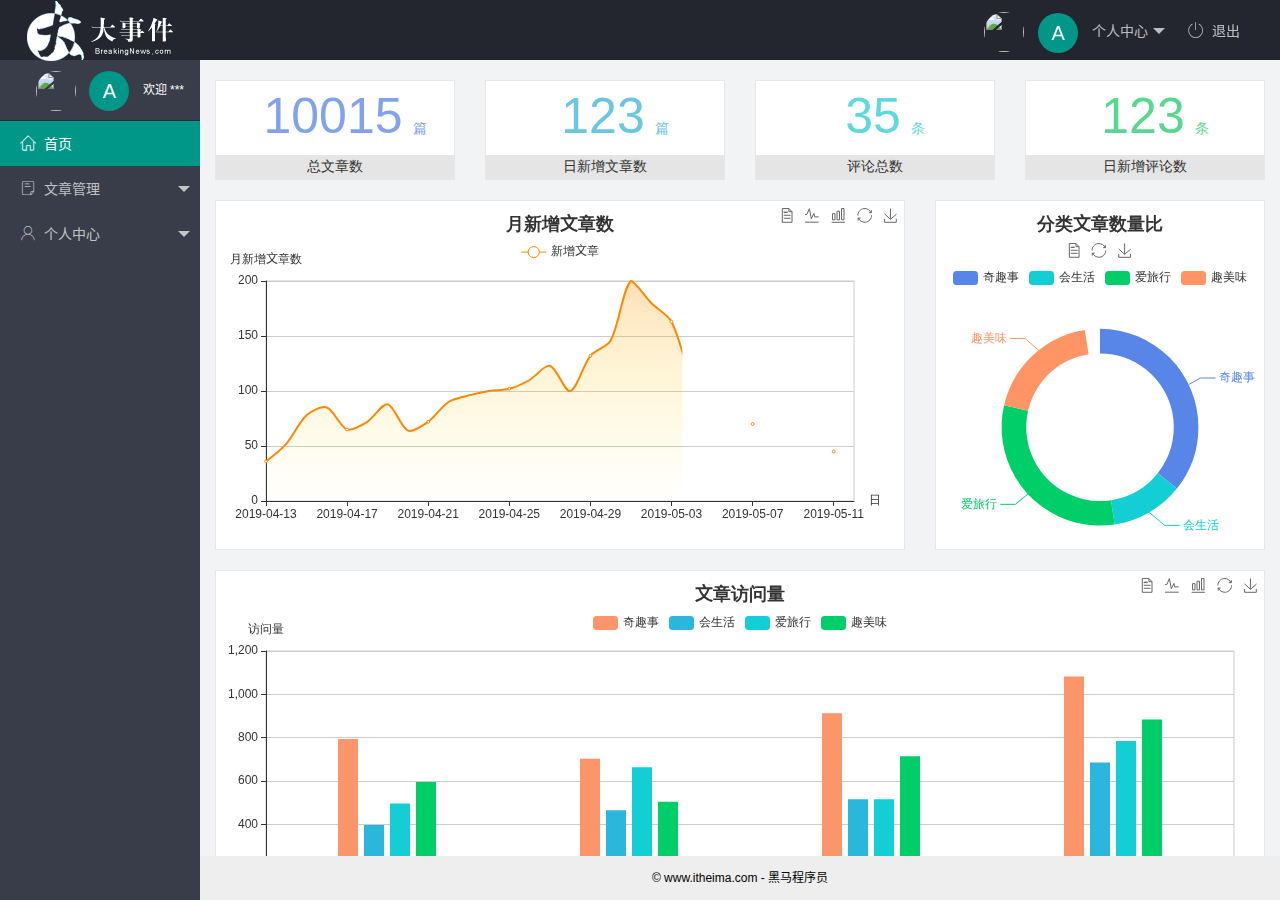
==== commit 160340a5: "index.html2" ====
--- a/index.html
+++ b/index.html
@@ -27,6 +27,7 @@
           <li class="layui-nav-item">
             <a href="javascript:;">
               <img src="http://t.cn/RCzsdCq" class="layui-nav-img" />
+              <span class="text-avatar">A</span>
               个人中心
             </a>
             <dl class="layui-nav-child">
@@ -43,10 +44,17 @@
 
       <div class="layui-side layui-bg-black">
         <div class="layui-side-scroll">
+          <div class="userinfo">
+            <img src="http://t.cn/RCzsdCq" class="layui-nav-img" />
+            <span class="text-avatar">A</span>
+            <span id="welcome">欢迎 ***</span>
+          </div>
           <!-- 左侧导航区域（可配合layui已有的垂直导航） -->
           <ul class="layui-nav layui-nav-tree" lay-shrink="all">
-            <li class="layui-nav-item">
-              <a href=""><span class="iconfont icon-home"></span>首页</a>
+            <li class="layui-nav-item layui-this">
+              <a href="./home/dashboard.html" target="fm"
+                ><span class="iconfont icon-home"></span>首页</a
+              >
             </li>
             <li class="layui-nav-item">
               <a class="" href="javascript:;"
@@ -98,7 +106,7 @@
 
       <div class="layui-body">
         <!-- 内容主体区域 -->
-        <div style="padding: 15px">内容主体区域</div>
+        <iframe name="fm" src="./home/dashboard.html" frameborder="0"></iframe>
       </div>
 
       <div class="layui-footer">
@@ -108,5 +116,11 @@
     </div>
     <!-- 导入layui的js文件 -->
     <script src="./assets/lib/layui/layui.all.js"></script>
+    <!-- 导入jQuery文件 -->
+    <script src="./assets/lib/jquery.js"></script>
+    <!-- 导入baseApi文件 -->
+    <script src="./assets/js/baseApi.js"></script>
+    <!-- 导入自己的文件 -->
+    <script src="./assets/js/index.js"></script>
   </body>
 </html>
--- a/assets/css/index.css
+++ b/assets/css/index.css
@@ -10,4 +10,49 @@
 .layui-icon {
     margin-right: 8px;
     margin-left: 20px;
+}
+
+iframe {
+    width: 100%;
+    height: 100%;
+}
+
+.layui-body {
+    overflow: hidden;
+}
+
+a {
+    transition: none !important;
+}
+
+.userinfo {
+    height: 60px;
+    line-height: 60px;
+    text-align: center;
+    font-size: 12px;
+    user-select: none;
+}
+
+.layui-side-scroll .userinfo {
+    border-bottom: 1px solid #282b33;
+}
+
+.layui-nav-img {
+    width: 40px;
+    height: 40px;
+}
+
+.text-avatar {
+    display: inline-block;
+    width: 40px;
+    height: 40px;
+    background-color: #009688;
+    border-radius: 50%;
+    line-height: 40px;
+    text-align: center;
+    font-size: 20px;
+    color: #fff;
+    position: relative;
+    top: 4px;
+    margin-right: 10px;
 }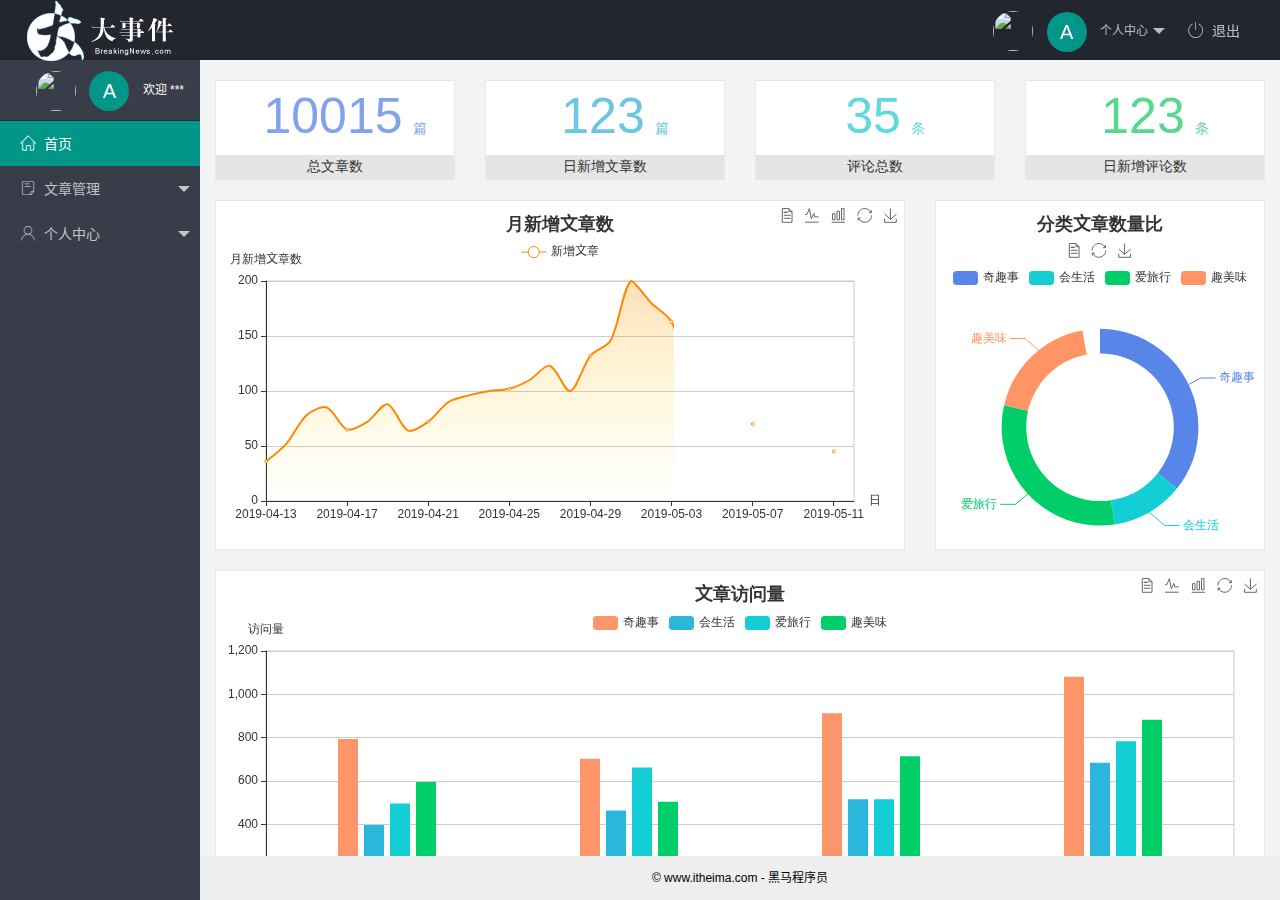
==== commit 9813f404: "完成了首页的功能" ====
--- a/index.html
+++ b/index.html
@@ -25,7 +25,7 @@
         <!-- 头部区域（可配合layui已有的水平导航） -->
         <ul class="layui-nav layui-layout-right">
           <li class="layui-nav-item">
-            <a href="javascript:;">
+            <a href="javascript:;" class="userinfo">
               <img src="http://t.cn/RCzsdCq" class="layui-nav-img" />
               <span class="text-avatar">A</span>
               个人中心
@@ -37,7 +37,9 @@
             </dl>
           </li>
           <li class="layui-nav-item">
-            <a href=""><span class="iconfont icon-tuichu"></span>退出</a>
+            <a href="javascript:;" id="btnLogout"
+              ><span class="iconfont icon-tuichu"></span>退出</a
+            >
           </li>
         </ul>
       </div>
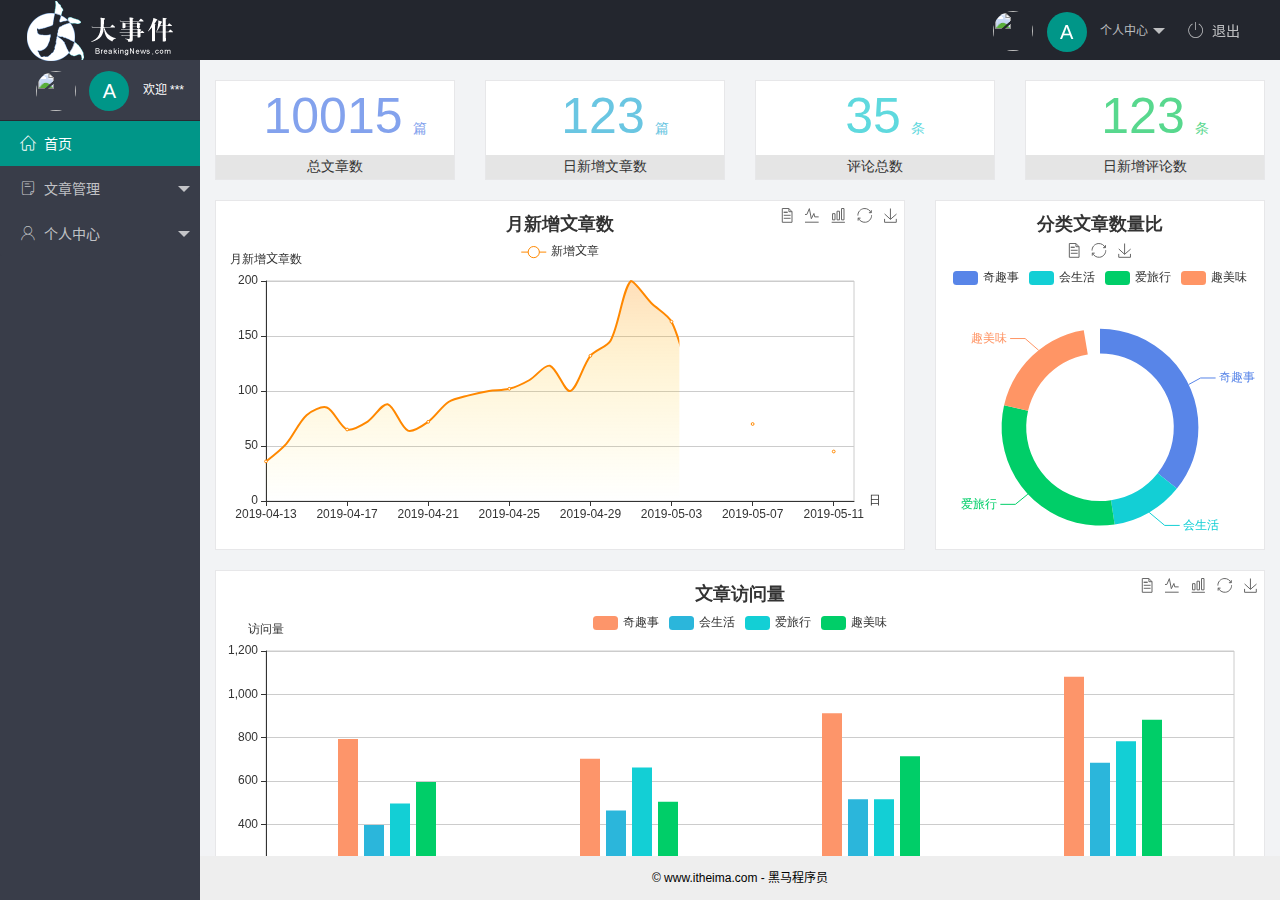
==== commit e5701355: "本地暂存" ====
--- a/index.html
+++ b/index.html
@@ -86,17 +86,17 @@
               >
               <dl class="layui-nav-child">
                 <dd>
-                  <a href="javascript:;"
+                  <a href="./user/user_info.html" target="fm"
                     ><i class="layui-icon layui-icon-app"></i>基本资料</a
                   >
                 </dd>
                 <dd>
-                  <a href="javascript:;"
+                  <a href="./user/user_avatar.html" target="fm"
                     ><i class="layui-icon layui-icon-app"></i>更换头像</a
                   >
                 </dd>
                 <dd>
-                  <a href="javascript:;"
+                  <a href="./user/user_pwd.html" target="fm"
                     ><i class="layui-icon layui-icon-app"></i>重置密码</a
                   >
                 </dd>
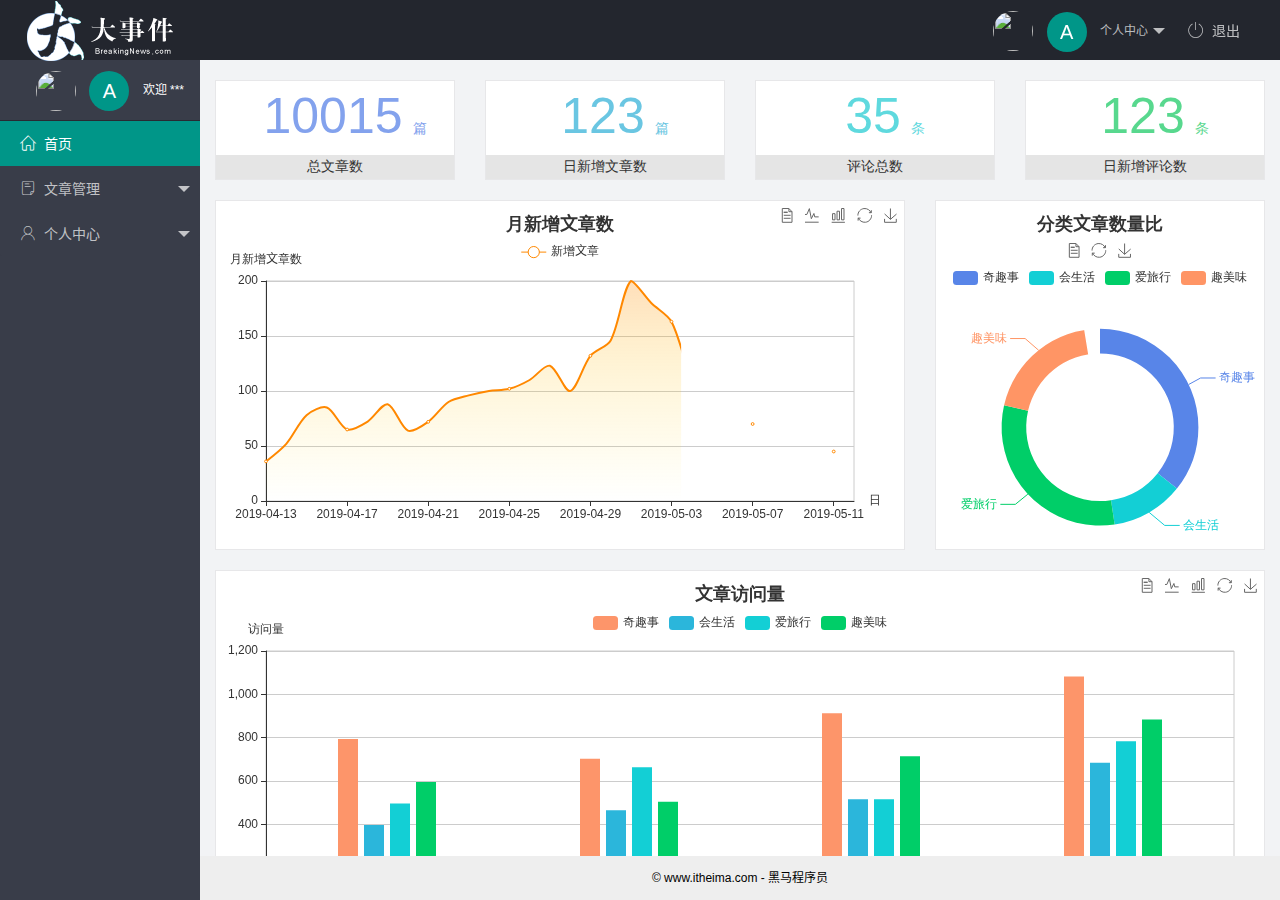
==== commit fd2a8677: "完成了个人中心的开发" ====
--- a/index.html
+++ b/index.html
@@ -9,18 +9,18 @@
     <meta http-equiv="X-UA-Compatible" content="ie=edge" />
     <title>后台主页</title>
     <!-- 导入layui的样式 -->
-    <link rel="stylesheet" href="./assets/lib/layui/css/layui.css" />
+    <link rel="stylesheet" href="/assets/lib/layui/css/layui.css" />
     <!-- 导入iconfont的样式 -->
-    <link rel="stylesheet" href="./assets/fonts/iconfont.css" />
+    <link rel="stylesheet" href="/assets/fonts/iconfont.css" />
     <!-- 导入自己的样式 -->
-    <link rel="stylesheet" href="./assets/css/index.css" />
+    <link rel="stylesheet" href="/assets/css/index.css" />
   </head>
 
   <body class="layui-layout-body">
     <div class="layui-layout layui-layout-admin">
       <div class="layui-header">
         <div class="layui-logo">
-          <img src="./assets/images/logo.png" alt="" />
+          <img src="/assets/images/logo.png" alt="" />
         </div>
         <!-- 头部区域（可配合layui已有的水平导航） -->
         <ul class="layui-nav layui-layout-right">
@@ -31,9 +31,9 @@
               个人中心
             </a>
             <dl class="layui-nav-child">
-              <dd><a href="">基本资料</a></dd>
-              <dd><a href="">更换头像</a></dd>
-              <dd><a href="">重置密码</a></dd>
+              <dd><a href="/user/user_info.html" target="fm">基本资料</a></dd>
+              <dd><a href="/user/user_avatar.html" target="fm">更换头像</a></dd>
+              <dd><a href="/user/user_pwd.html" target="fm">重置密码</a></dd>
             </dl>
           </li>
           <li class="layui-nav-item">
@@ -54,7 +54,7 @@
           <!-- 左侧导航区域（可配合layui已有的垂直导航） -->
           <ul class="layui-nav layui-nav-tree" lay-shrink="all">
             <li class="layui-nav-item layui-this">
-              <a href="./home/dashboard.html" target="fm"
+              <a href="/home/dashboard.html" target="fm"
                 ><span class="iconfont icon-home"></span>首页</a
               >
             </li>
@@ -86,17 +86,17 @@
               >
               <dl class="layui-nav-child">
                 <dd>
-                  <a href="./user/user_info.html" target="fm"
+                  <a href="/user/user_info.html" target="fm"
                     ><i class="layui-icon layui-icon-app"></i>基本资料</a
                   >
                 </dd>
                 <dd>
-                  <a href="./user/user_avatar.html" target="fm"
+                  <a href="/user/user_avatar.html" target="fm"
                     ><i class="layui-icon layui-icon-app"></i>更换头像</a
                   >
                 </dd>
                 <dd>
-                  <a href="./user/user_pwd.html" target="fm"
+                  <a href="/user/user_pwd.html" target="fm"
                     ><i class="layui-icon layui-icon-app"></i>重置密码</a
                   >
                 </dd>
@@ -108,7 +108,7 @@
 
       <div class="layui-body">
         <!-- 内容主体区域 -->
-        <iframe name="fm" src="./home/dashboard.html" frameborder="0"></iframe>
+        <iframe name="fm" src="/home/dashboard.html" frameborder="0"></iframe>
       </div>
 
       <div class="layui-footer">
@@ -117,12 +117,12 @@
       </div>
     </div>
     <!-- 导入layui的js文件 -->
-    <script src="./assets/lib/layui/layui.all.js"></script>
+    <script src="/assets/lib/layui/layui.all.js"></script>
     <!-- 导入jQuery文件 -->
-    <script src="./assets/lib/jquery.js"></script>
+    <script src="/assets/lib/jquery.js"></script>
     <!-- 导入baseApi文件 -->
-    <script src="./assets/js/baseApi.js"></script>
+    <script src="/assets/js/baseApi.js"></script>
     <!-- 导入自己的文件 -->
-    <script src="./assets/js/index.js"></script>
+    <script src="/assets/js/index.js"></script>
   </body>
 </html>
